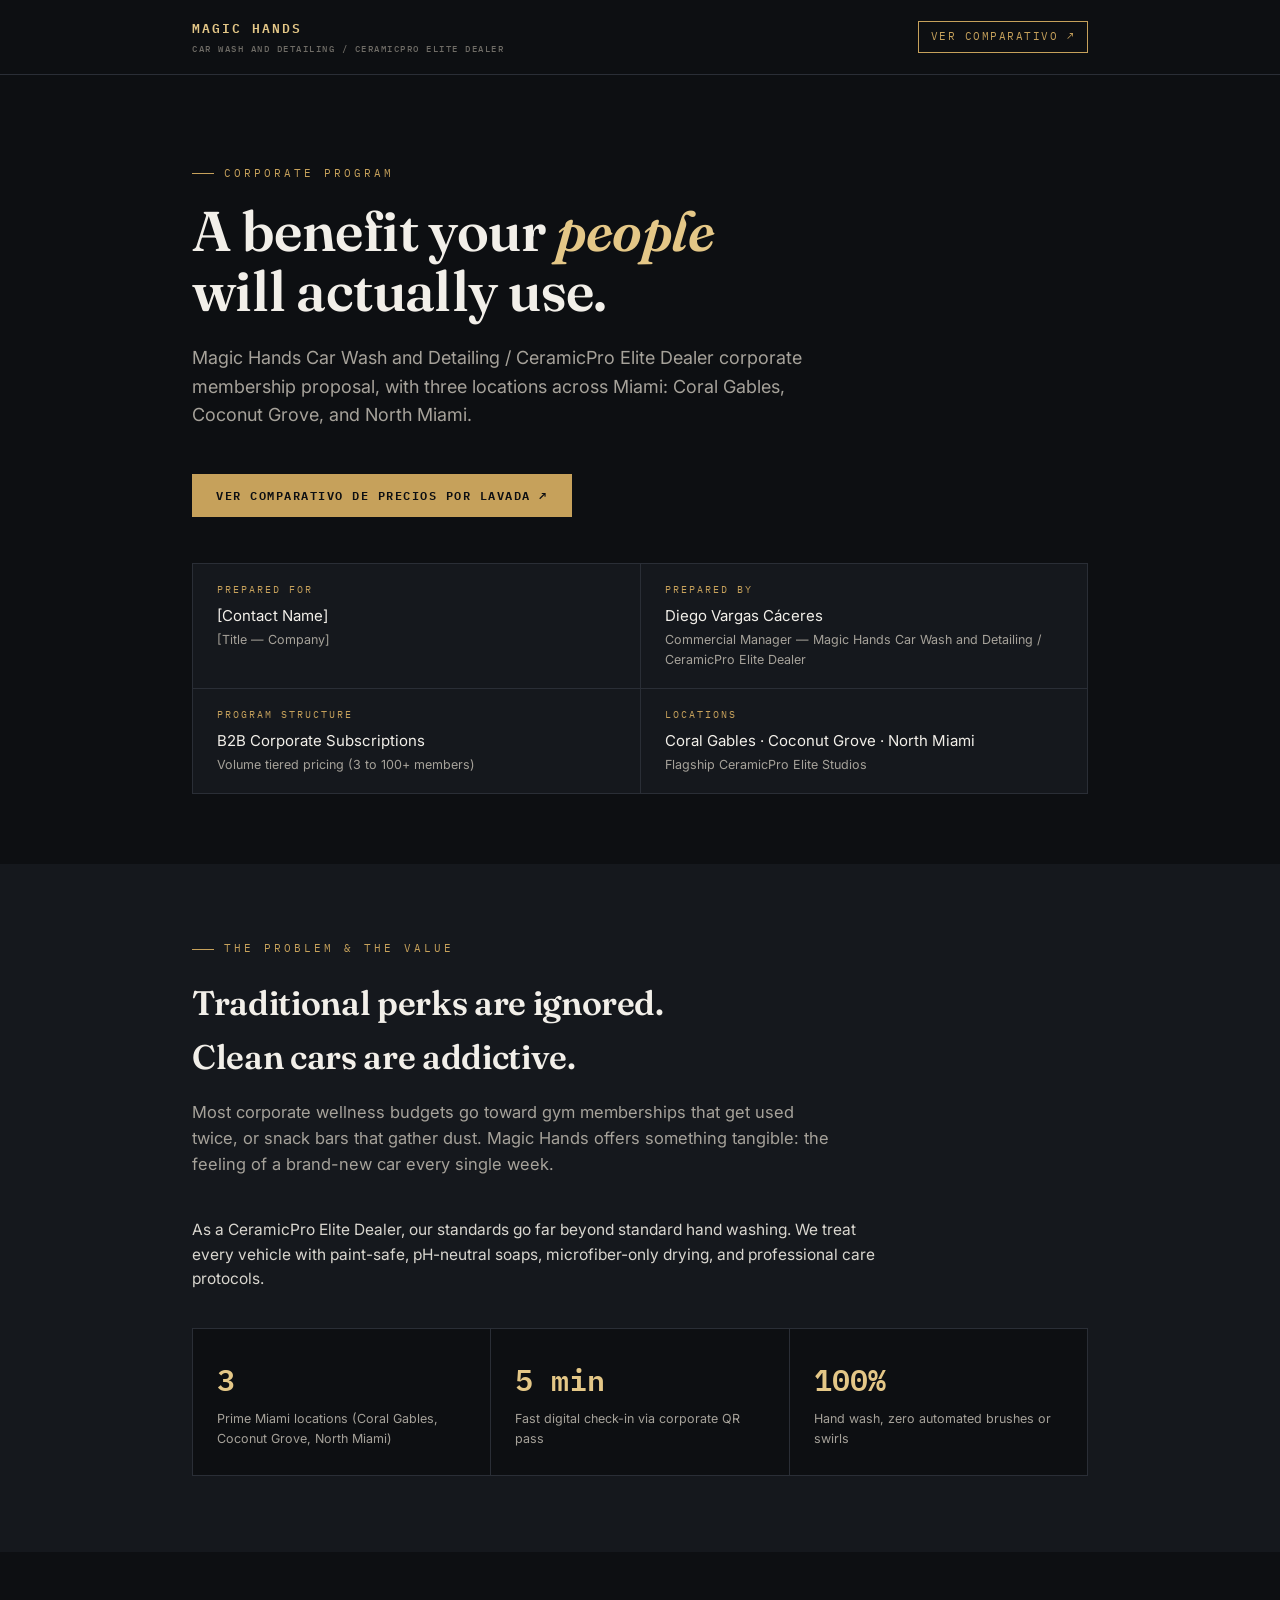
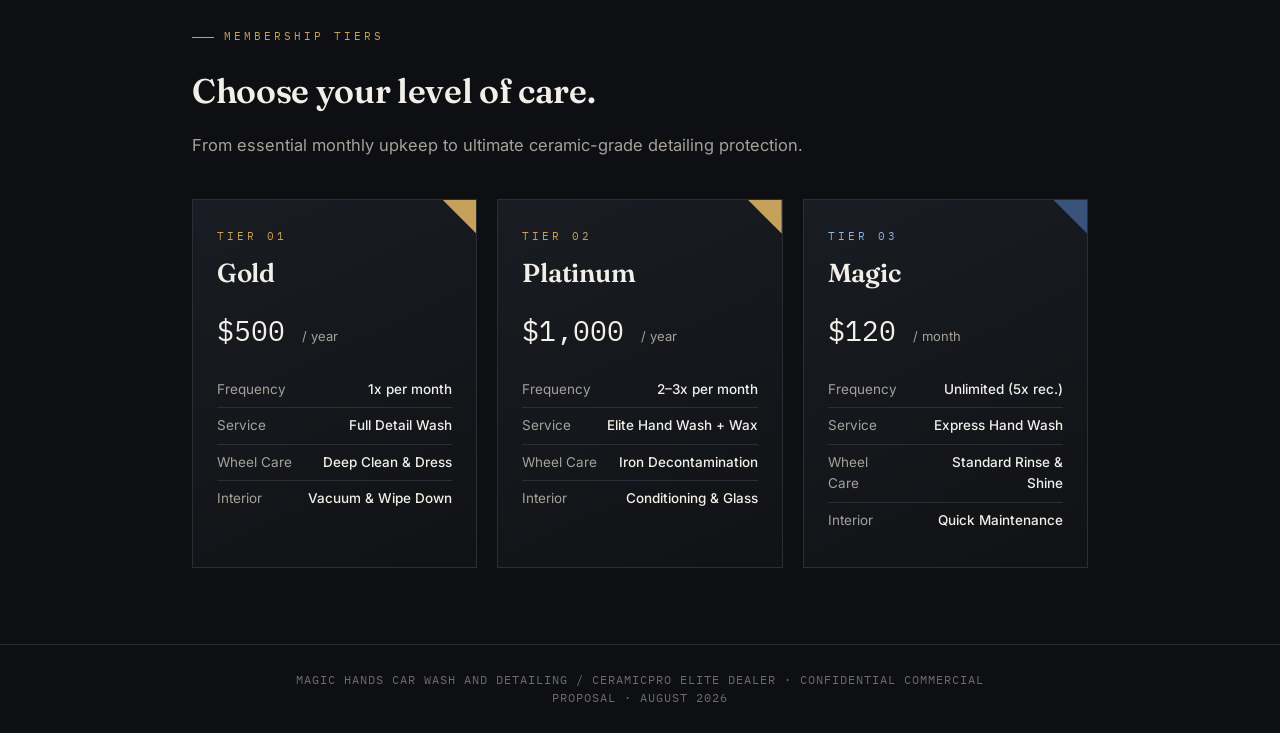
==== index.html @ 42022b57 "Update index.html" ====
<!DOCTYPE html>
<html lang="en">
<head>
<meta charset="UTF-8">
<meta name="viewport" content="width=device-width, initial-scale=1.0">
<title>Magic Hands — Corporate Proposal</title>
<link rel="preconnect" href="https://fonts.googleapis.com">
<link rel="preconnect" href="https://fonts.gstatic.com" crossorigin>
<link href="https://fonts.googleapis.com/css2?family=Fraunces:opsz,wght@9..144,400;9..144,500;9..144,600;9..144,700&family=Inter:wght@400;500;600;700&family=IBM+Plex+Mono:wght@400;500;600&display=swap" rel="stylesheet">
<style>
  :root{
    --bg:#0D0F12;
    --panel:#15181D;
    --panel-2:#1B1F26;
    --line:#2A2E36;
    --gold:#C6A15B;
    --gold-bright:#E4C787;
    --navy:#26374F;
    --navy-bright:#3A5378;
    --text:#F2EFE9;
    --text-dim:#A6A29A;
    --text-faint:#6F6C66;
    --serif:'Fraunces', Georgia, serif;
    --sans:'Inter', -apple-system, sans-serif;
    --mono:'IBM Plex Mono', monospace;
  }
  *{box-sizing:border-box; margin:0; padding:0;}
  html{scroll-behavior:smooth;}
  body{
    background:var(--bg);
    color:var(--text);
    font-family:var(--sans);
    line-height:1.6;
    -webkit-font-smoothing:antialiased;
  }
  .wrap{max-width:960px; margin:0 auto; padding:0 32px;}
  ::selection{background:var(--gold); color:#0D0F12;}

  a{color:var(--gold-bright); text-decoration:none;}

  .eyebrow{
    font-family:var(--mono);
    font-size:11px;
    letter-spacing:3px;
    text-transform:uppercase;
    color:var(--gold);
    display:flex;
    align-items:center;
    gap:10px;
    margin-bottom:18px;
  }
  .eyebrow::before{
    content:'';
    width:22px; height:1px;
    background:var(--gold);
    display:inline-block;
  }

  h1,h2,h3{font-family:var(--serif); font-weight:600; letter-spacing:-0.01em;}

  .topstrip{
    border-bottom:1px solid var(--line);
    padding:18px 0;
  }
  .topstrip .wrap{display:flex; justify-content:space-between; align-items:center;}
  .brand{font-family:var(--mono); font-size:13px; letter-spacing:2px; color:var(--text-dim);}
  .brand b{color:var(--gold-bright); font-weight:600;}
  .brand-tag{display:block; font-size:9px; letter-spacing:1.5px; color:var(--text-faint); font-weight:500; margin-top:2px;}
  
  .nav-link{
    font-family:var(--mono);
    font-size:11px;
    letter-spacing:1.5px;
    color:var(--gold);
    border:1px solid var(--gold);
    padding:6px 12px;
    transition:all 0.2s;
  }
  .nav-link:hover{
    background:var(--gold);
    color:var(--bg);
  }

  .hero{padding:90px 0 70px; position:relative; overflow:hidden;}
  .hero h1{
    font-size:56px;
    line-height:1.08;
    max-width:820px;
    color:var(--text);
  }
  .hero h1 em{font-style:italic; color:var(--gold-bright);}
  .hero .sub{
    margin-top:22px; font-size:18px; color:var(--text-dim); max-width:620px;
  }

  .btn-comparativo{
    display:inline-block;
    margin-top:28px;
    font-family:var(--mono);
    font-size:12px;
    letter-spacing:1.5px;
    text-transform:uppercase;
    background:var(--gold);
    color:#0D0F12;
    padding:12px 24px;
    font-weight:600;
    transition:opacity 0.2s;
  }
  .btn-comparativo:hover{opacity:0.9;}

  .termblock{
    margin-top:46px;
    border:1px solid var(--line);
    background:var(--panel);
  }
  .termrow{
    display:grid;
    grid-template-columns:1fr 1fr;
  }
  .termrow + .termrow{border-top:1px solid var(--line);}
  .termcell{padding:18px 24px; border-left:1px solid var(--line);}
  .termcell:first-child{border-left:none;}
  .termcell .k{font-family:var(--mono); font-size:10px; letter-spacing:2px; text-transform:uppercase; color:var(--gold); margin-bottom:6px;}
  .termcell .v{font-size:15px; color:var(--text);}
  .termcell .v .sm{display:block; font-size:12.5px; color:var(--text-dim); margin-top:2px;}

  section{padding:76px 0;}
  section.alt{background:var(--panel);}
  .section-head{margin-bottom:40px;}
  .section-head h2{font-size:34px; color:var(--text);}
  .section-head p.lede{margin-top:14px; font-size:16.5px; color:var(--text-dim); max-width:640px;}

  p{color:#D9D6CF; font-size:15.5px; max-width:700px; margin-bottom:16px;}
  
  .stat-row{display:grid; grid-template-columns:repeat(3,1fr); gap:1px; background:var(--line); margin-top:36px; border:1px solid var(--line);}
  .stat{background:var(--bg); padding:26px 24px;}
  .stat .num{font-family:var(--mono); font-size:30px; color:var(--gold-bright); font-weight:600;}
  .stat .lbl{font-size:12.5px; color:var(--text-dim); margin-top:6px;}

  .cards{display:grid; grid-template-columns:repeat(3,1fr); gap:20px; margin-top:36px;}
  .mcard{
    background:linear-gradient(155deg, #191C22, #101215);
    border:1px solid var(--line);
    padding:28px 24px;
    position:relative;
  }
  .mcard .corner{
    position:absolute; top:0; right:0; width:34px; height:34px;
    background:var(--gold);
    clip-path:polygon(100% 0, 0 0, 100% 100%);
  }
  .mcard.magic .corner{background:var(--navy-bright);}
  .mcard .tier{font-family:var(--mono); font-size:11px; letter-spacing:3px; color:var(--gold); text-transform:uppercase;}
  .mcard.magic .tier{color:#8FB3DE;}
  .mcard h3{font-size:26px; margin-top:8px; color:var(--text);}
  .mcard .price{font-family:var(--mono); font-size:28px; color:var(--text); margin-top:14px;}
  .mcard .price span{font-size:13px; color:var(--text-dim); font-family:var(--sans);}
  .mcard .feats{margin-top:18px; list-style:none;}
  .mcard .feats li{
    font-size:13.5px; color:var(--text-dim); padding:7px 0;
    border-top:1px solid var(--line);
    display:flex; justify-content:space-between; gap:12px;
  }
  .mcard .feats li:first-child{border-top:none;}
  .mcard .feats li b{color:var(--text); font-weight:500; text-align:right;}

  footer{border-top:1px solid var(--line); padding:26px 0; text-align:center;}
  footer p{font-size:11.5px; color:var(--text-faint); margin:0 auto; text-align:center; font-family:var(--mono); letter-spacing:1px;}

  @media (max-width:760px){
    .wrap{padding:0 20px;}
    .hero h1{font-size:36px;}
    .cards{grid-template-columns:1fr;}
  }
</style>
</head>
<body>

<div class="topstrip">
  <div class="wrap">
    <div class="brand"><b>MAGIC HANDS</b><span class="brand-tag">CAR WASH AND DETAILING / CERAMICPRO ELITE DEALER</span></div>
    <a href="comparativo.html" class="nav-link">VER COMPARATIVO ↗</a>
  </div>
</div>

<header class="hero">
  <div class="wrap">
    <div class="eyebrow">Corporate Program</div>
    <h1>A benefit your <em>people</em><br>will actually use.</h1>
    <p class="sub">Magic Hands Car Wash and Detailing / CeramicPro Elite Dealer corporate membership proposal, with three locations across Miami: Coral Gables, Coconut Grove, and North Miami.</p>
    
    <a href="comparativo.html" class="btn-comparativo">Ver comparativo de precios por lavada ↗</a>

    <div class="termblock">
      <div class="termrow">
        <div class="termcell">
          <div class="k">Prepared for</div>
          <div class="v">[Contact Name]<span class="sm">[Title — Company]</span></div>
        </div>
        <div class="termcell">
          <div class="k">Prepared by</div>
          <div class="v">Diego Vargas Cáceres<span class="sm">Commercial Manager — Magic Hands Car Wash and Detailing / CeramicPro Elite Dealer</span></div>
        </div>
      </div>
      <div class="termrow">
        <div class="termcell">
          <div class="k">Program Structure</div>
          <div class="v">B2B Corporate Subscriptions<span class="sm">Volume tiered pricing (3 to 100+ members)</span></div>
        </div>
        <div class="termcell">
          <div class="k">Locations</div>
          <div class="v">Coral Gables · Coconut Grove · North Miami<span class="sm">Flagship CeramicPro Elite Studios</span></div>
        </div>
      </div>
    </div>
  </div>
</header>

<section class="alt">
  <div class="wrap">
    <div class="section-head">
      <div class="eyebrow">The Problem & The Value</div>
      <h2>Traditional perks are ignored.<br>Clean cars are addictive.</h2>
      <p class="lede">Most corporate wellness budgets go toward gym memberships that get used twice, or snack bars that gather dust. Magic Hands offers something tangible: the feeling of a brand-new car every single week.</p>
    </div>
    
    <p>As a CeramicPro Elite Dealer, our standards go far beyond standard hand washing. We treat every vehicle with paint-safe, pH-neutral soaps, microfiber-only drying, and professional care protocols.</p>

    <div class="stat-row">
      <div class="stat">
        <div class="num">3</div>
        <div class="lbl">Prime Miami locations (Coral Gables, Coconut Grove, North Miami)</div>
      </div>
      <div class="stat">
        <div class="num">5 min</div>
        <div class="lbl">Fast digital check-in via corporate QR pass</div>
      </div>
      <div class="stat">
        <div class="num">100%</div>
        <div class="lbl">Hand wash, zero automated brushes or swirls</div>
      </div>
    </div>
  </div>
</section>

<section>
  <div class="wrap">
    <div class="section-head">
      <div class="eyebrow">Membership Tiers</div>
      <h2>Choose your level of care.</h2>
      <p class="lede">From essential monthly upkeep to ultimate ceramic-grade detailing protection.</p>
    </div>

    <div class="cards">
      <div class="mcard">
        <div class="corner"></div>
        <div class="tier">Tier 01</div>
        <h3>Gold</h3>
        <div class="price">$500 <span>/ year</span></div>
        <ul class="feats">
          <li>Frequency <b>1x per month</b></li>
          <li>Service <b>Full Detail Wash</b></li>
          <li>Wheel Care <b>Deep Clean & Dress</b></li>
          <li>Interior <b>Vacuum & Wipe Down</b></li>
        </ul>
      </div>

      <div class="mcard">
        <div class="corner"></div>
        <div class="tier">Tier 02</div>
        <h3>Platinum</h3>
        <div class="price">$1,000 <span>/ year</span></div>
        <ul class="feats">
          <li>Frequency <b>2–3x per month</b></li>
          <li>Service <b>Elite Hand Wash + Wax</b></li>
          <li>Wheel Care <b>Iron Decontamination</b></li>
          <li>Interior <b>Conditioning & Glass</b></li>
        </ul>
      </div>

      <div class="mcard magic">
        <div class="corner"></div>
        <div class="tier">Tier 03</div>
        <h3>Magic</h3>
        <div class="price">$120 <span>/ month</span></div>
        <ul class="feats">
          <li>Frequency <b>Unlimited (5x rec.)</b></li>
          <li>Service <b>Express Hand Wash</b></li>
          <li>Wheel Care <b>Standard Rinse & Shine</b></li>
          <li>Interior <b>Quick Maintenance</b></li>
        </ul>
      </div>
    </div>
  </div>
</section>

<footer>
  <div class="wrap">
    <p>MAGIC HANDS CAR WASH AND DETAILING / CERAMICPRO ELITE DEALER · CONFIDENTIAL COMMERCIAL PROPOSAL · AUGUST 2026</p>
  </div>
</footer>

</body>
</html>
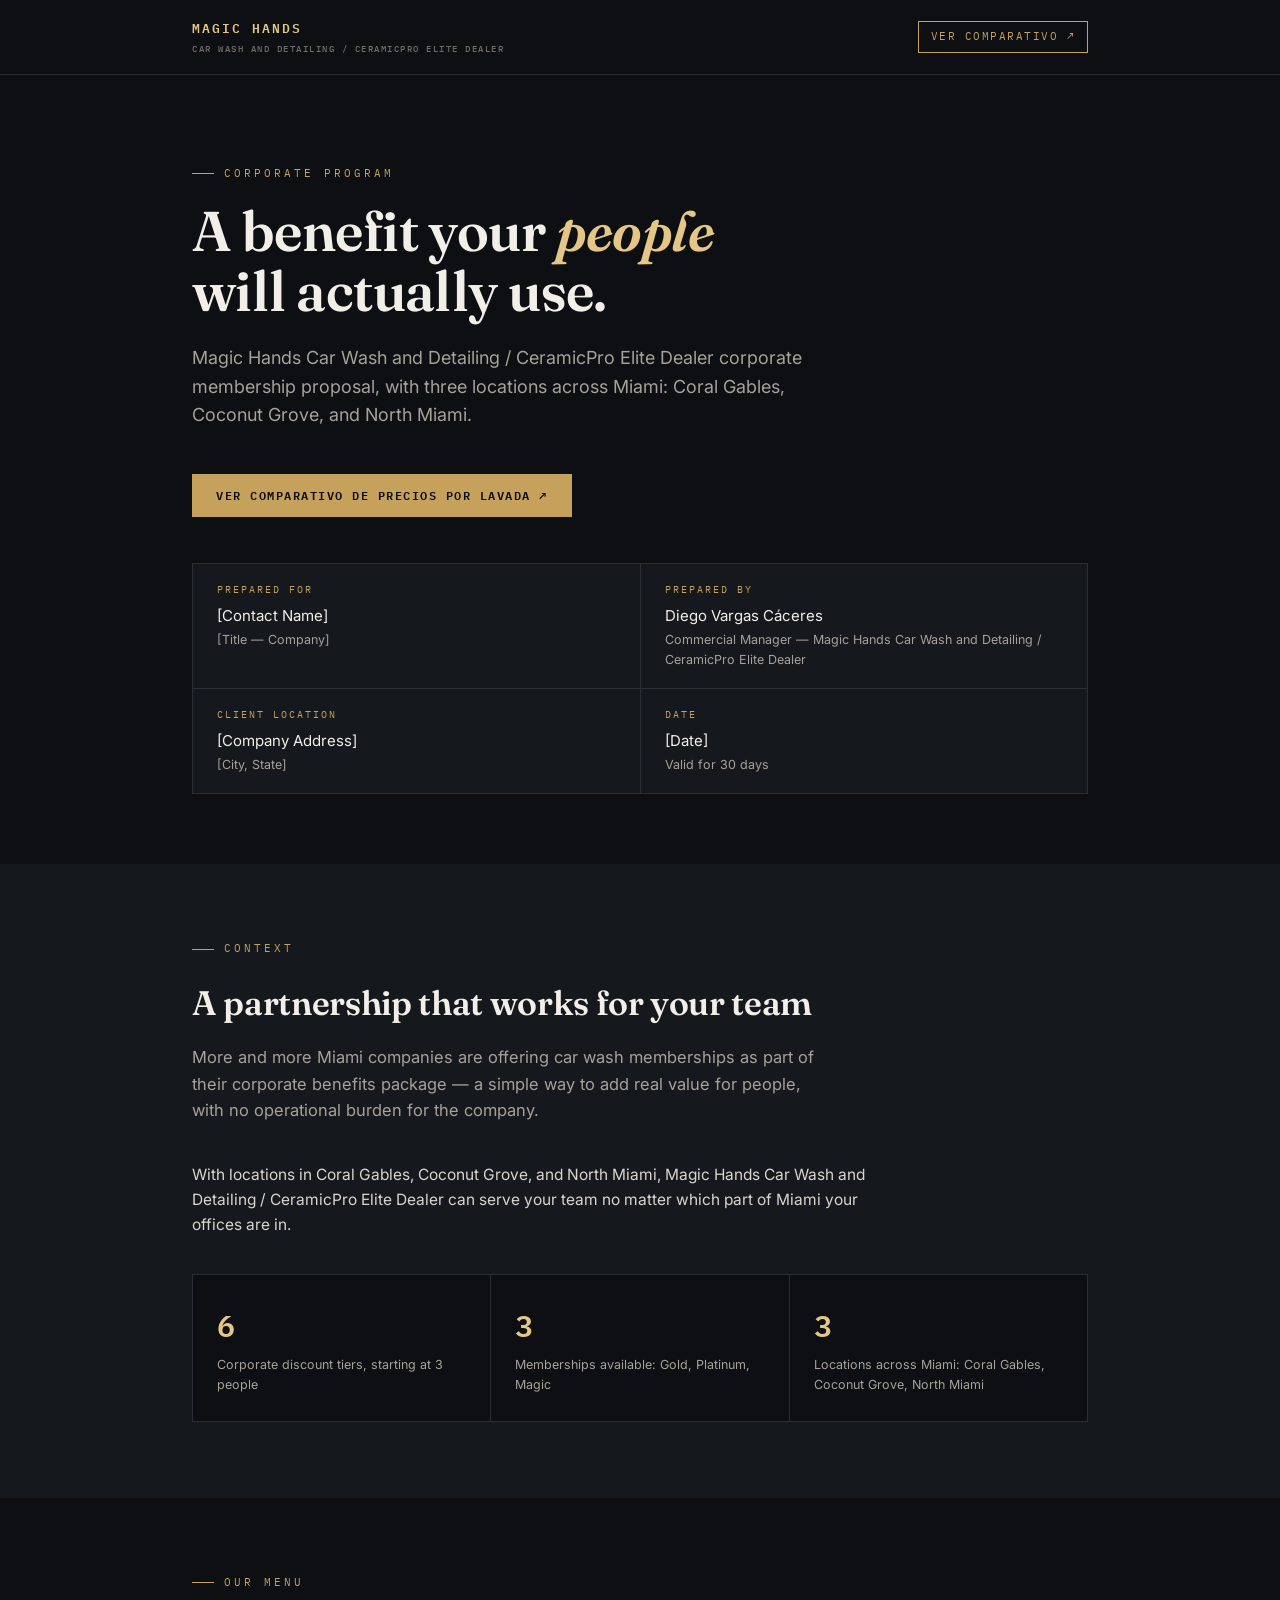
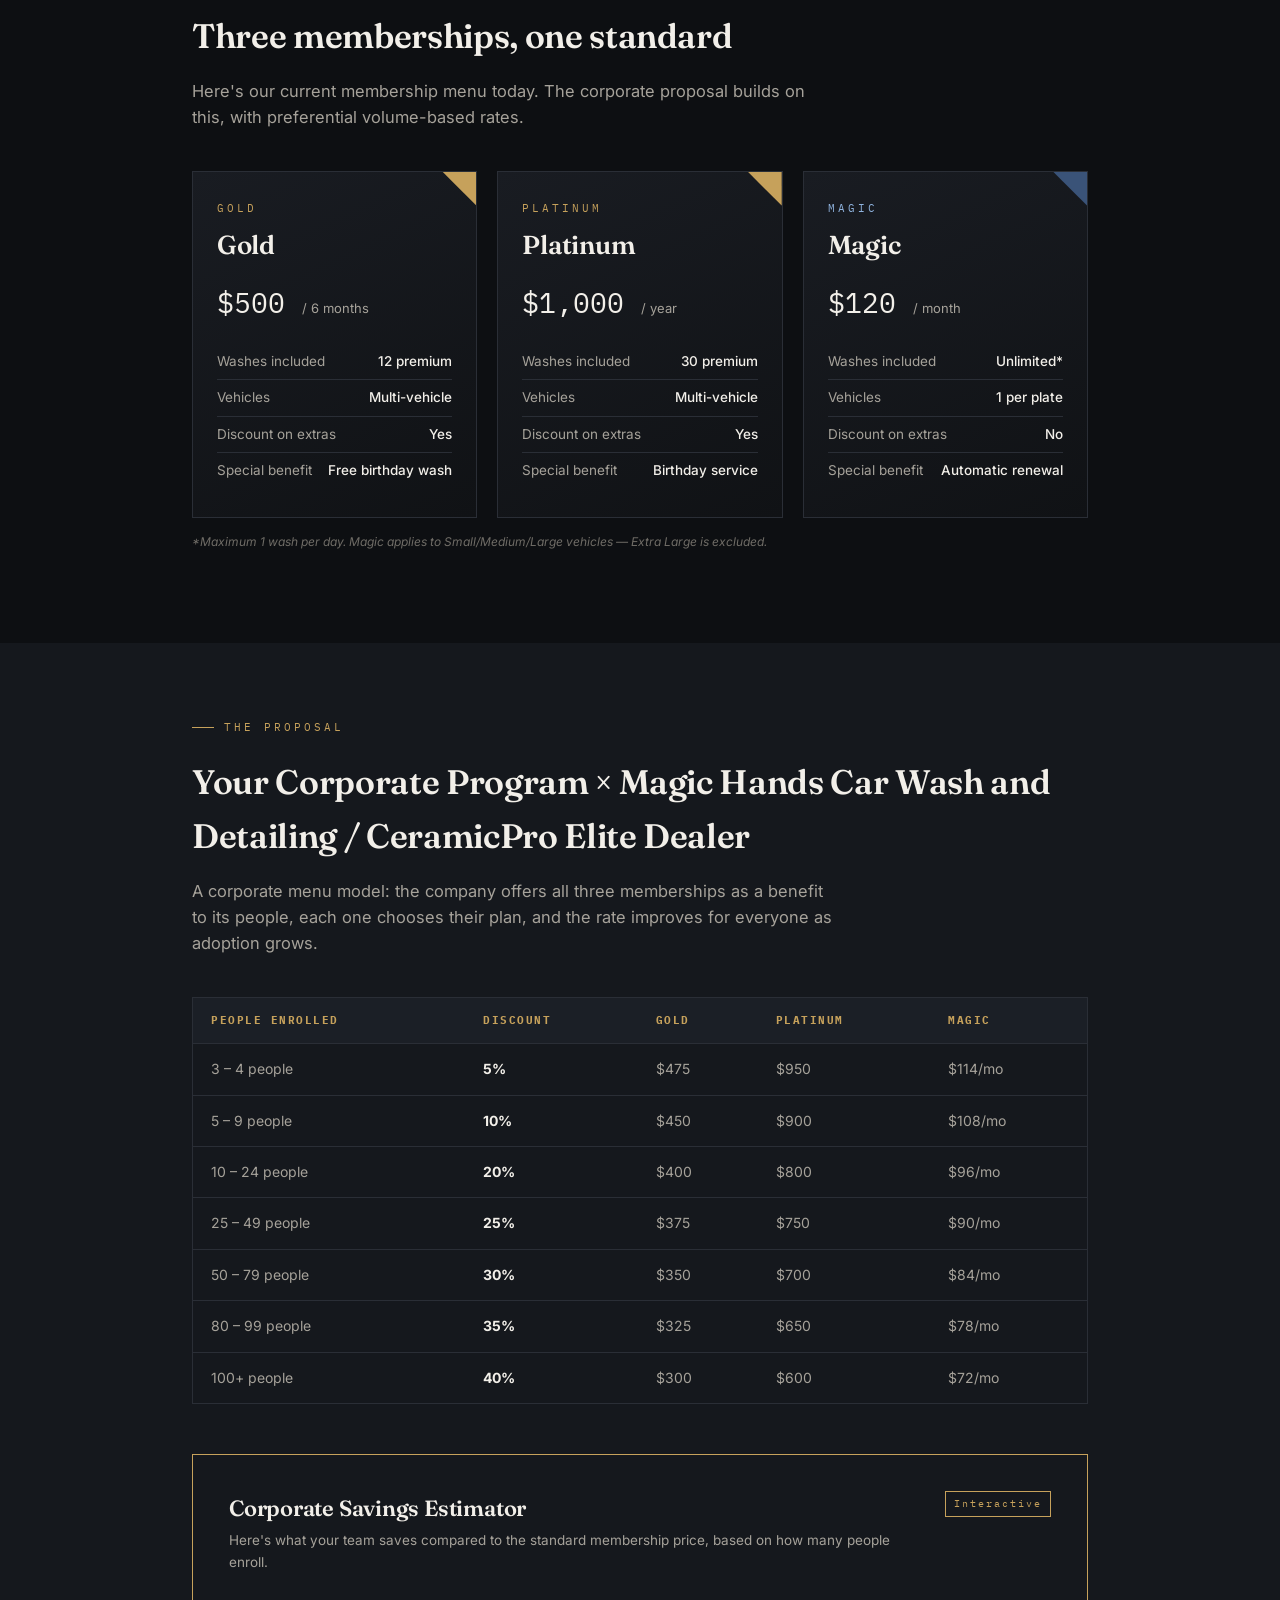
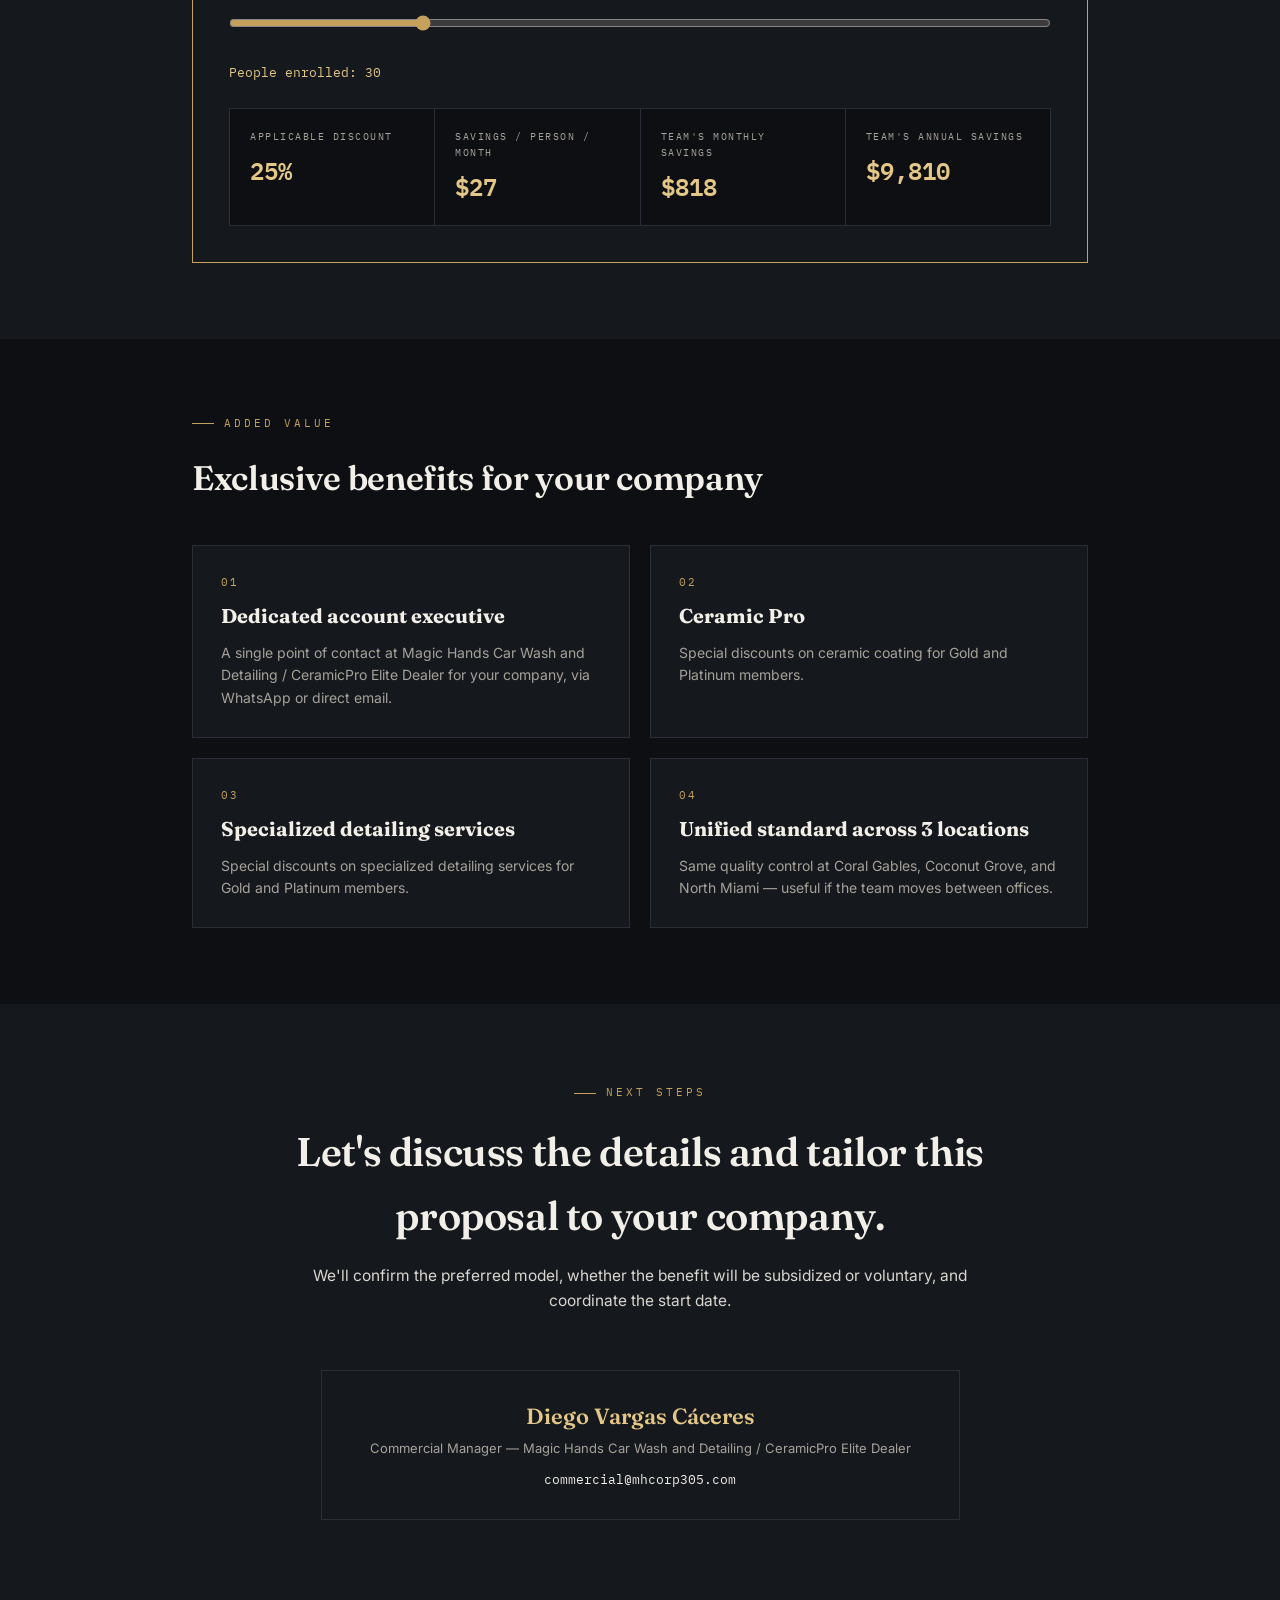
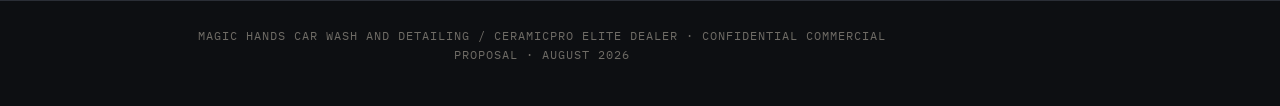
==== commit 7da63010: "Update index.html" ====
--- a/index.html
+++ b/index.html
@@ -35,88 +35,42 @@
   }
   .wrap{max-width:960px; margin:0 auto; padding:0 32px;}
   ::selection{background:var(--gold); color:#0D0F12;}
-
   a{color:var(--gold-bright); text-decoration:none;}
 
   .eyebrow{
-    font-family:var(--mono);
-    font-size:11px;
-    letter-spacing:3px;
-    text-transform:uppercase;
-    color:var(--gold);
-    display:flex;
-    align-items:center;
-    gap:10px;
-    margin-bottom:18px;
-  }
-  .eyebrow::before{
-    content:'';
-    width:22px; height:1px;
-    background:var(--gold);
-    display:inline-block;
-  }
+    font-family:var(--mono); font-size:11px; letter-spacing:3px; text-transform:uppercase;
+    color:var(--gold); display:flex; align-items:center; gap:10px; margin-bottom:18px;
+  }
+  .eyebrow::before{content:''; width:22px; height:1px; background:var(--gold); display:inline-block;}
 
   h1,h2,h3{font-family:var(--serif); font-weight:600; letter-spacing:-0.01em;}
 
-  .topstrip{
-    border-bottom:1px solid var(--line);
-    padding:18px 0;
-  }
+  .topstrip{border-bottom:1px solid var(--line); padding:18px 0;}
   .topstrip .wrap{display:flex; justify-content:space-between; align-items:center;}
   .brand{font-family:var(--mono); font-size:13px; letter-spacing:2px; color:var(--text-dim);}
   .brand b{color:var(--gold-bright); font-weight:600;}
   .brand-tag{display:block; font-size:9px; letter-spacing:1.5px; color:var(--text-faint); font-weight:500; margin-top:2px;}
   
   .nav-link{
-    font-family:var(--mono);
-    font-size:11px;
-    letter-spacing:1.5px;
-    color:var(--gold);
-    border:1px solid var(--gold);
-    padding:6px 12px;
-    transition:all 0.2s;
-  }
-  .nav-link:hover{
-    background:var(--gold);
-    color:var(--bg);
-  }
-
-  .hero{padding:90px 0 70px; position:relative; overflow:hidden;}
-  .hero h1{
-    font-size:56px;
-    line-height:1.08;
-    max-width:820px;
-    color:var(--text);
-  }
+    font-family:var(--mono); font-size:11px; letter-spacing:1.5px; color:var(--gold);
+    border:1px solid var(--gold); padding:6px 12px; transition:all 0.2s;
+  }
+  .nav-link:hover{background:var(--gold); color:var(--bg);}
+
+  .hero{padding:90px 0 70px; position:relative;}
+  .hero h1{font-size:56px; line-height:1.08; max-width:820px; color:var(--text);}
   .hero h1 em{font-style:italic; color:var(--gold-bright);}
-  .hero .sub{
-    margin-top:22px; font-size:18px; color:var(--text-dim); max-width:620px;
-  }
+  .hero .sub{margin-top:22px; font-size:18px; color:var(--text-dim); max-width:620px;}
 
   .btn-comparativo{
-    display:inline-block;
-    margin-top:28px;
-    font-family:var(--mono);
-    font-size:12px;
-    letter-spacing:1.5px;
-    text-transform:uppercase;
-    background:var(--gold);
-    color:#0D0F12;
-    padding:12px 24px;
-    font-weight:600;
-    transition:opacity 0.2s;
+    display:inline-block; margin-top:28px; font-family:var(--mono); font-size:12px;
+    letter-spacing:1.5px; text-transform:uppercase; background:var(--gold); color:#0D0F12;
+    padding:12px 24px; font-weight:600; transition:opacity 0.2s;
   }
   .btn-comparativo:hover{opacity:0.9;}
 
-  .termblock{
-    margin-top:46px;
-    border:1px solid var(--line);
-    background:var(--panel);
-  }
-  .termrow{
-    display:grid;
-    grid-template-columns:1fr 1fr;
-  }
+  .termblock{margin-top:46px; border:1px solid var(--line); background:var(--panel);}
+  .termrow{display:grid; grid-template-columns:1fr 1fr;}
   .termrow + .termrow{border-top:1px solid var(--line);}
   .termcell{padding:18px 24px; border-left:1px solid var(--line);}
   .termcell:first-child{border-left:none;}
@@ -129,9 +83,8 @@
   .section-head{margin-bottom:40px;}
   .section-head h2{font-size:34px; color:var(--text);}
   .section-head p.lede{margin-top:14px; font-size:16.5px; color:var(--text-dim); max-width:640px;}
-
   p{color:#D9D6CF; font-size:15.5px; max-width:700px; margin-bottom:16px;}
-  
+
   .stat-row{display:grid; grid-template-columns:repeat(3,1fr); gap:1px; background:var(--line); margin-top:36px; border:1px solid var(--line);}
   .stat{background:var(--bg); padding:26px 24px;}
   .stat .num{font-family:var(--mono); font-size:30px; color:var(--gold-bright); font-weight:600;}
@@ -140,15 +93,9 @@
   .cards{display:grid; grid-template-columns:repeat(3,1fr); gap:20px; margin-top:36px;}
   .mcard{
     background:linear-gradient(155deg, #191C22, #101215);
-    border:1px solid var(--line);
-    padding:28px 24px;
-    position:relative;
-  }
-  .mcard .corner{
-    position:absolute; top:0; right:0; width:34px; height:34px;
-    background:var(--gold);
-    clip-path:polygon(100% 0, 0 0, 100% 100%);
-  }
+    border:1px solid var(--line); padding:28px 24px; position:relative;
+  }
+  .mcard .corner{position:absolute; top:0; right:0; width:34px; height:34px; background:var(--gold); clip-path:polygon(100% 0, 0 0, 100% 100%);}
   .mcard.magic .corner{background:var(--navy-bright);}
   .mcard .tier{font-family:var(--mono); font-size:11px; letter-spacing:3px; color:var(--gold); text-transform:uppercase;}
   .mcard.magic .tier{color:#8FB3DE;}
@@ -157,20 +104,52 @@
   .mcard .price span{font-size:13px; color:var(--text-dim); font-family:var(--sans);}
   .mcard .feats{margin-top:18px; list-style:none;}
   .mcard .feats li{
-    font-size:13.5px; color:var(--text-dim); padding:7px 0;
-    border-top:1px solid var(--line);
+    font-size:13.5px; color:var(--text-dim); padding:7px 0; border-top:1px solid var(--line);
     display:flex; justify-content:space-between; gap:12px;
   }
   .mcard .feats li:first-child{border-top:none;}
   .mcard .feats li b{color:var(--text); font-weight:500; text-align:right;}
 
+  /* Tabla y Estimador */
+  .table-box{width:100%; border-collapse:collapse; margin-top:30px; background:var(--panel); border:1px solid var(--line);}
+  .table-box th, .table-box td{padding:14px 18px; text-align:left; border-bottom:1px solid var(--line); font-size:14px;}
+  .table-box th{font-family:var(--mono); font-size:11px; letter-spacing:1.5px; color:var(--gold); background:var(--panel-2);}
+  .table-box td{color:var(--text-dim);}
+  .table-box td b{color:var(--text);}
+
+  .estimator{margin-top:50px; background:var(--panel); border:1px solid var(--gold); padding:36px;}
+  .est-head{display:flex; justify-content:space-between; align-items:flex-start; margin-bottom:24px;}
+  .est-head h3{font-size:22px; color:var(--text);}
+  .est-head .tag{font-family:var(--mono); font-size:10px; letter-spacing:2px; color:var(--gold); border:1px solid var(--gold); padding:4px 8px;}
+  .range-wrap{margin:24px 0;}
+  .range-wrap input[type=range]{width:100%; accent-color:var(--gold); cursor:pointer;}
+  .est-results{display:grid; grid-template-columns:repeat(4,1fr); gap:1px; background:var(--line); margin-top:24px; border:1px solid var(--line);}
+  .eresult{background:var(--bg); padding:20px;}
+  .eresult .k{font-family:var(--mono); font-size:10px; letter-spacing:1.5px; color:var(--text-dim); text-transform:uppercase;}
+  .eresult .v{font-family:var(--mono); font-size:24px; color:var(--gold-bright); font-weight:600; margin-top:6px;}
+
+  /* Grid de beneficios y cierre */
+  .benefits-grid{display:grid; grid-template-columns:repeat(2,1fr); gap:20px; margin-top:36px;}
+  .bcard{background:var(--panel); border:1px solid var(--line); padding:28px;}
+  .bcard .num{font-family:var(--mono); font-size:11px; letter-spacing:2px; color:var(--gold); margin-bottom:8px;}
+  .bcard h4{font-family:var(--serif); font-size:20px; color:var(--text); margin-bottom:10px;}
+  .bcard p{font-size:14px; color:var(--text-dim); margin:0;}
+
+  .closing{text-align:center; padding:80px 0;}
+  .closing h2{font-size:40px; color:var(--text); max-width:700px; margin:0 auto 16px;}
+  .closing p{margin:0 auto 36px; text-align:center;}
+  .contact-box{display:inline-block; border:1px solid var(--line); background:var(--panel); padding:28px 48px; margin-top:20px;}
+  .contact-box .name{font-family:var(--serif); font-size:22px; color:var(--gold-bright); font-weight:600;}
+  .contact-box .role{font-size:13px; color:var(--text-dim); margin-top:4px;}
+  .contact-box .email{font-family:var(--mono); font-size:13px; color:var(--text); margin-top:12px;}
+
   footer{border-top:1px solid var(--line); padding:26px 0; text-align:center;}
-  footer p{font-size:11.5px; color:var(--text-faint); margin:0 auto; text-align:center; font-family:var(--mono); letter-spacing:1px;}
+  footer p{font-size:11.5px; color:var(--text-faint); font-family:var(--mono); letter-spacing:1px;}
 
   @media (max-width:760px){
     .wrap{padding:0 20px;}
     .hero h1{font-size:36px;}
-    .cards{grid-template-columns:1fr;}
+    .cards, .benefits-grid, .est-results{grid-template-columns:1fr;}
   }
 </style>
 </head>
@@ -204,12 +183,12 @@
       </div>
       <div class="termrow">
         <div class="termcell">
-          <div class="k">Program Structure</div>
-          <div class="v">B2B Corporate Subscriptions<span class="sm">Volume tiered pricing (3 to 100+ members)</span></div>
+          <div class="k">Client Location</div>
+          <div class="v">[Company Address]<span class="sm">[City, State]</span></div>
         </div>
         <div class="termcell">
-          <div class="k">Locations</div>
-          <div class="v">Coral Gables · Coconut Grove · North Miami<span class="sm">Flagship CeramicPro Elite Studios</span></div>
+          <div class="k">Date</div>
+          <div class="v">[Date]<span class="sm">Valid for 30 days</span></div>
         </div>
       </div>
     </div>
@@ -219,25 +198,24 @@
 <section class="alt">
   <div class="wrap">
     <div class="section-head">
-      <div class="eyebrow">The Problem & The Value</div>
-      <h2>Traditional perks are ignored.<br>Clean cars are addictive.</h2>
-      <p class="lede">Most corporate wellness budgets go toward gym memberships that get used twice, or snack bars that gather dust. Magic Hands offers something tangible: the feeling of a brand-new car every single week.</p>
-    </div>
-    
-    <p>As a CeramicPro Elite Dealer, our standards go far beyond standard hand washing. We treat every vehicle with paint-safe, pH-neutral soaps, microfiber-only drying, and professional care protocols.</p>
+      <div class="eyebrow">Context</div>
+      <h2>A partnership that works for your team</h2>
+      <p class="lede">More and more Miami companies are offering car wash memberships as part of their corporate benefits package — a simple way to add real value for people, with no operational burden for the company.</p>
+    </div>
+    <p>With locations in Coral Gables, Coconut Grove, and North Miami, Magic Hands Car Wash and Detailing / CeramicPro Elite Dealer can serve your team no matter which part of Miami your offices are in.</p>
 
     <div class="stat-row">
       <div class="stat">
+        <div class="num">6</div>
+        <div class="lbl">Corporate discount tiers, starting at 3 people</div>
+      </div>
+      <div class="stat">
         <div class="num">3</div>
-        <div class="lbl">Prime Miami locations (Coral Gables, Coconut Grove, North Miami)</div>
+        <div class="lbl">Memberships available: Gold, Platinum, Magic</div>
       </div>
       <div class="stat">
-        <div class="num">5 min</div>
-        <div class="lbl">Fast digital check-in via corporate QR pass</div>
-      </div>
-      <div class="stat">
-        <div class="num">100%</div>
-        <div class="lbl">Hand wash, zero automated brushes or swirls</div>
+        <div class="num">3</div>
+        <div class="lbl">Locations across Miami: Coral Gables, Coconut Grove, North Miami</div>
       </div>
     </div>
   </div>
@@ -246,59 +224,191 @@
 <section>
   <div class="wrap">
     <div class="section-head">
-      <div class="eyebrow">Membership Tiers</div>
-      <h2>Choose your level of care.</h2>
-      <p class="lede">From essential monthly upkeep to ultimate ceramic-grade detailing protection.</p>
+      <div class="eyebrow">Our Menu</div>
+      <h2>Three memberships, one standard</h2>
+      <p class="lede">Here's our current membership menu today. The corporate proposal builds on this, with preferential volume-based rates.</p>
     </div>
 
     <div class="cards">
       <div class="mcard">
         <div class="corner"></div>
-        <div class="tier">Tier 01</div>
+        <div class="tier">Gold</div>
         <h3>Gold</h3>
-        <div class="price">$500 <span>/ year</span></div>
+        <div class="price">$500 <span>/ 6 months</span></div>
         <ul class="feats">
-          <li>Frequency <b>1x per month</b></li>
-          <li>Service <b>Full Detail Wash</b></li>
-          <li>Wheel Care <b>Deep Clean & Dress</b></li>
-          <li>Interior <b>Vacuum & Wipe Down</b></li>
+          <li>Washes included <b>12 premium</b></li>
+          <li>Vehicles <b>Multi-vehicle</b></li>
+          <li>Discount on extras <b>Yes</b></li>
+          <li>Special benefit <b>Free birthday wash</b></li>
         </ul>
       </div>
 
       <div class="mcard">
         <div class="corner"></div>
-        <div class="tier">Tier 02</div>
+        <div class="tier">Platinum</div>
         <h3>Platinum</h3>
         <div class="price">$1,000 <span>/ year</span></div>
         <ul class="feats">
-          <li>Frequency <b>2–3x per month</b></li>
-          <li>Service <b>Elite Hand Wash + Wax</b></li>
-          <li>Wheel Care <b>Iron Decontamination</b></li>
-          <li>Interior <b>Conditioning & Glass</b></li>
+          <li>Washes included <b>30 premium</b></li>
+          <li>Vehicles <b>Multi-vehicle</b></li>
+          <li>Discount on extras <b>Yes</b></li>
+          <li>Special benefit <b>Birthday service</b></li>
         </ul>
       </div>
 
       <div class="mcard magic">
         <div class="corner"></div>
-        <div class="tier">Tier 03</div>
+        <div class="tier">Magic</div>
         <h3>Magic</h3>
         <div class="price">$120 <span>/ month</span></div>
         <ul class="feats">
-          <li>Frequency <b>Unlimited (5x rec.)</b></li>
-          <li>Service <b>Express Hand Wash</b></li>
-          <li>Wheel Care <b>Standard Rinse & Shine</b></li>
-          <li>Interior <b>Quick Maintenance</b></li>
+          <li>Washes included <b>Unlimited*</b></li>
+          <li>Vehicles <b>1 per plate</b></li>
+          <li>Discount on extras <b>No</b></li>
+          <li>Special benefit <b>Automatic renewal</b></li>
         </ul>
       </div>
     </div>
+    <p style="font-size:12px; color:var(--text-faint); margin-top:14px; font-style:italic;">*Maximum 1 wash per day. Magic applies to Small/Medium/Large vehicles — Extra Large is excluded.</p>
   </div>
 </section>
 
+<section class="alt">
+  <div class="wrap">
+    <div class="section-head">
+      <div class="eyebrow">The Proposal</div>
+      <h2>Your Corporate Program × Magic Hands Car Wash and Detailing / CeramicPro Elite Dealer</h2>
+      <p class="lede">A corporate menu model: the company offers all three memberships as a benefit to its people, each one chooses their plan, and the rate improves for everyone as adoption grows.</p>
+    </div>
+
+    <table class="table-box">
+      <thead>
+        <tr>
+          <th>PEOPLE ENROLLED</th>
+          <th>DISCOUNT</th>
+          <th>GOLD</th>
+          <th>PLATINUM</th>
+          <th>MAGIC</th>
+        </tr>
+      </thead>
+      <tbody>
+        <tr><td>3 – 4 people</td><td><b>5%</b></td><td>$475</td><td>$950</td><td>$114/mo</td></tr>
+        <tr><td>5 – 9 people</td><td><b>10%</b></td><td>$450</td><td>$900</td><td>$108/mo</td></tr>
+        <tr><td>10 – 24 people</td><td><b>20%</b></td><td>$400</td><td>$800</td><td>$96/mo</td></tr>
+        <tr><td>25 – 49 people</td><td><b>25%</b></td><td>$375</td><td>$750</td><td>$90/mo</td></tr>
+        <tr><td>50 – 79 people</td><td><b>30%</b></td><td>$350</td><td>$700</td><td>$84/mo</td></tr>
+        <tr><td>80 – 99 people</td><td><b>35%</b></td><td>$325</td><td>$650</td><td>$78/mo</td></tr>
+        <tr><td>100+ people</td><td><b>40%</b></td><td>$300</td><td>$600</td><td>$72/mo</td></tr>
+      </tbody>
+    </table>
+
+    <div class="estimator">
+      <div class="est-head">
+        <div>
+          <h3>Corporate Savings Estimator</h3>
+          <p style="font-size:13.5px; color:var(--text-dim); margin-top:4px;">Here's what your team saves compared to the standard membership price, based on how many people enroll.</p>
+        </div>
+        <div class="tag">Interactive</div>
+      </div>
+      <div class="range-wrap">
+        <input type="range" id="peopleRange" min="3" max="120" value="30">
+      </div>
+      <div style="font-family:var(--mono); font-size:13px; color:var(--gold-bright);">People enrolled: <span id="peopleVal">30</span></div>
+      
+      <div class="est-results">
+        <div class="eresult"><div class="k">Applicable Discount</div><div class="v" id="resDiscount">25%</div></div>
+        <div class="eresult"><div class="k">Savings / Person / Month</div><div class="v" id="resPerPerson">$27</div></div>
+        <div class="eresult"><div class="k">Team's Monthly Savings</div><div class="v" id="resMonthly">$818</div></div>
+        <div class="eresult"><div class="k">Team's Annual Savings</div><div class="v" id="resAnnual">$9,810</div></div>
+      </div>
+    </div>
+  </div>
+</section>
+
+<section>
+  <div class="wrap">
+    <div class="section-head">
+      <div class="eyebrow">Added Value</div>
+      <h2>Exclusive benefits for your company</h2>
+    </div>
+    
+    <div class="benefits-grid">
+      <div class="bcard">
+        <div class="num">01</div>
+        <h4>Dedicated account executive</h4>
+        <p>A single point of contact at Magic Hands Car Wash and Detailing / CeramicPro Elite Dealer for your company, via WhatsApp or direct email.</p>
+      </div>
+      <div class="bcard">
+        <div class="num">02</div>
+        <h4>Ceramic Pro</h4>
+        <p>Special discounts on ceramic coating for Gold and Platinum members.</p>
+      </div>
+      <div class="bcard">
+        <div class="num">03</div>
+        <h4>Specialized detailing services</h4>
+        <p>Special discounts on specialized detailing services for Gold and Platinum members.</p>
+      </div>
+      <div class="bcard">
+        <div class="num">04</div>
+        <h4>Unified standard across 3 locations</h4>
+        <p>Same quality control at Coral Gables, Coconut Grove, and North Miami — useful if the team moves between offices.</p>
+      </div>
+    </div>
+  </div>
+</section>
+
+<section class="alt closing">
+  <div class="wrap">
+    <div class="eyebrow" style="justify-content:center;">Next Steps</div>
+    <h2>Let's discuss the details and tailor this proposal to your company.</h2>
+    <p>We'll confirm the preferred model, whether the benefit will be subsidized or voluntary, and coordinate the start date.</p>
+    
+    <div class="contact-box">
+      <div class="name">Diego Vargas Cáceres</div>
+      <div class="role">Commercial Manager — Magic Hands Car Wash and Detailing / CeramicPro Elite Dealer</div>
+      <div class="email">commercial@mhcorp305.com</div>
+    </div>
+  </div>
+</section>
+
 <footer>
   <div class="wrap">
     <p>MAGIC HANDS CAR WASH AND DETAILING / CERAMICPRO ELITE DEALER · CONFIDENTIAL COMMERCIAL PROPOSAL · AUGUST 2026</p>
   </div>
 </footer>
+
+<script>
+  const range = document.getElementById('peopleRange');
+  const peopleVal = document.getElementById('peopleVal');
+  const resDiscount = document.getElementById('resDiscount');
+  const resPerPerson = document.getElementById('resPerPerson');
+  const resMonthly = document.getElementById('resMonthly');
+  const resAnnual = document.getElementById('resAnnual');
+
+  function getDiscount(n){
+    if(n >= 100) return 0.40;
+    if(n >= 80) return 0.35;
+    if(n >= 50) return 0.30;
+    if(n >= 25) return 0.25;
+    if(n >= 10) return 0.20;
+    if(n >= 5) return 0.10;
+    return 0.05;
+  }
+
+  range.addEventListener('input', (e) => {
+    const p = parseInt(e.target.value);
+    peopleVal.textContent = p;
+    const d = getDiscount(p);
+    resDiscount.textContent = (d * 100) + '%';
+    
+    // Estimación promedio ponderada base
+    const monthlySavingPerPerson = 120 * d;
+    resPerPerson.textContent = '$' + Math.round(monthlySavingPerPerson);
+    const mTotal = Math.round(monthlySavingPerPerson * p);
+    resMonthly.textContent = '$' + mTotal.toLocaleString();
+    resAnnual.textContent = '$' + (mTotal * 12).toLocaleString();
+  });
+</script>
 
 </body>
 </html>
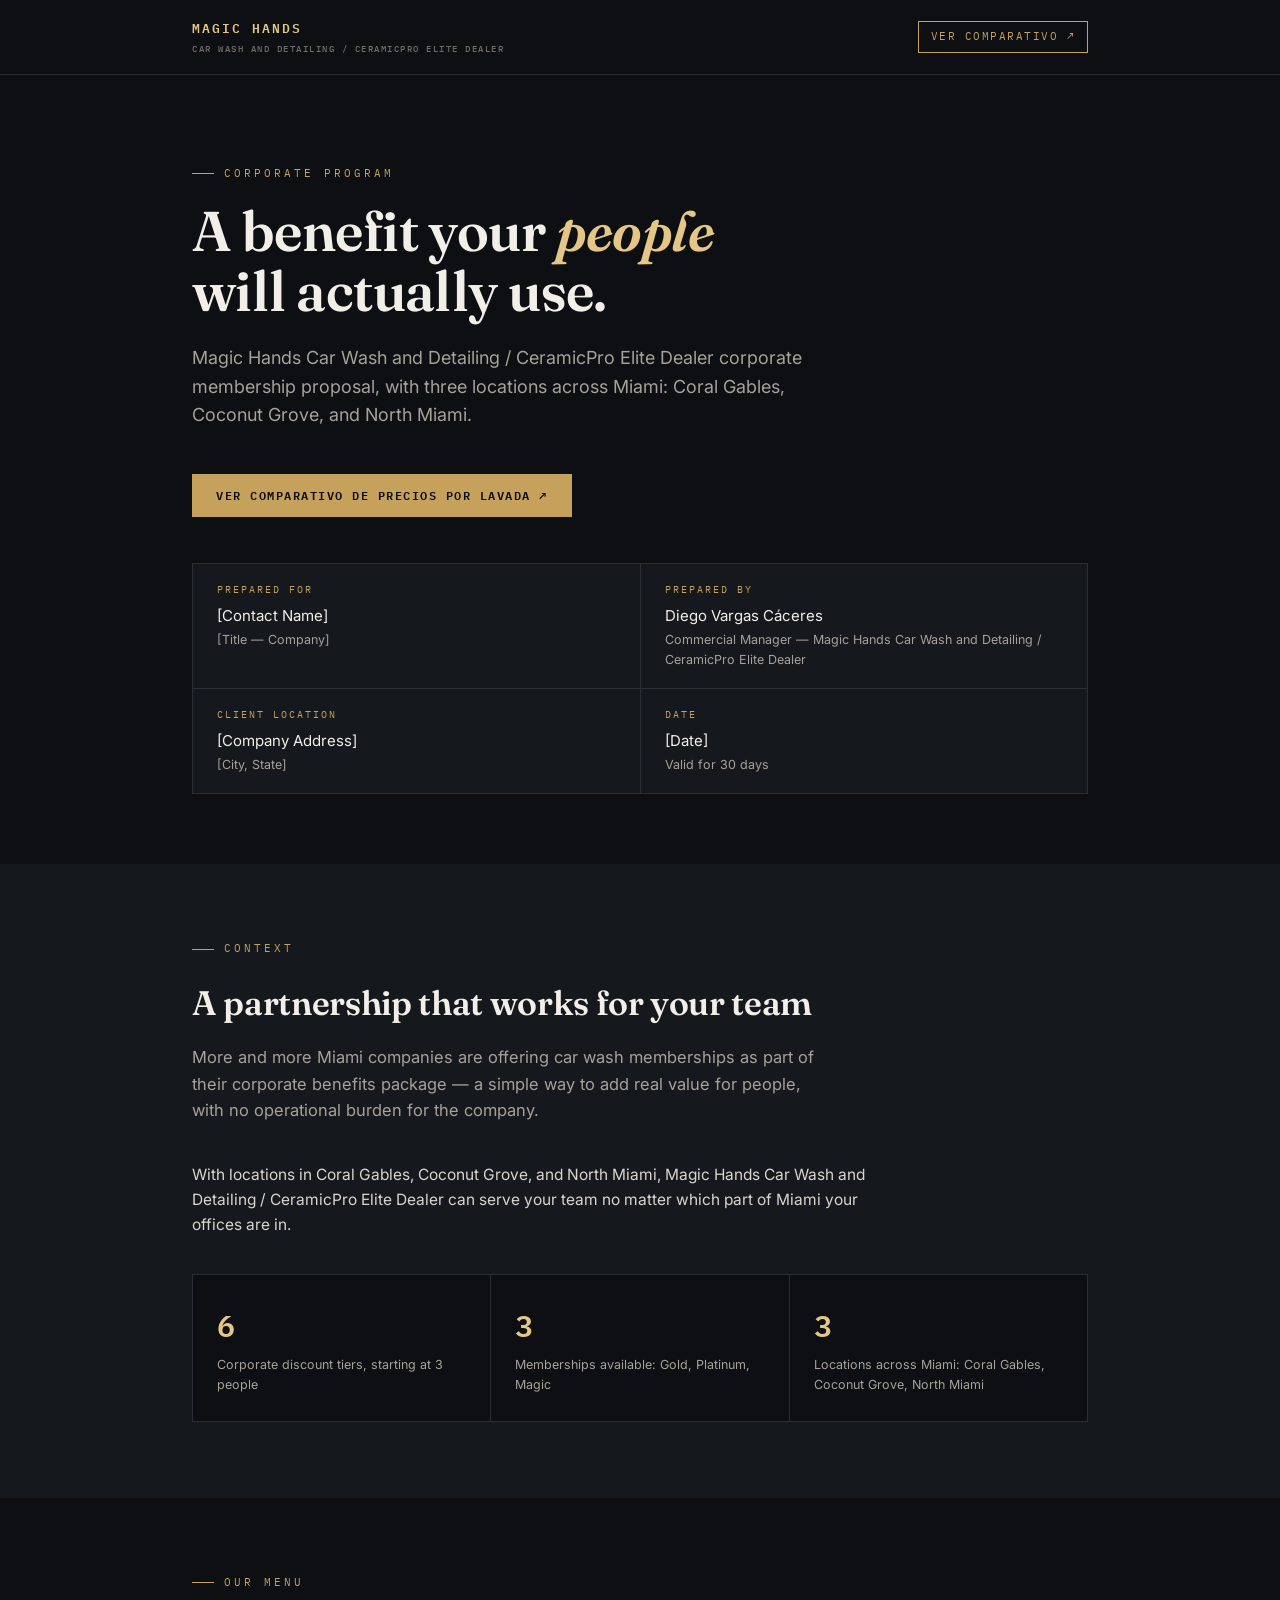
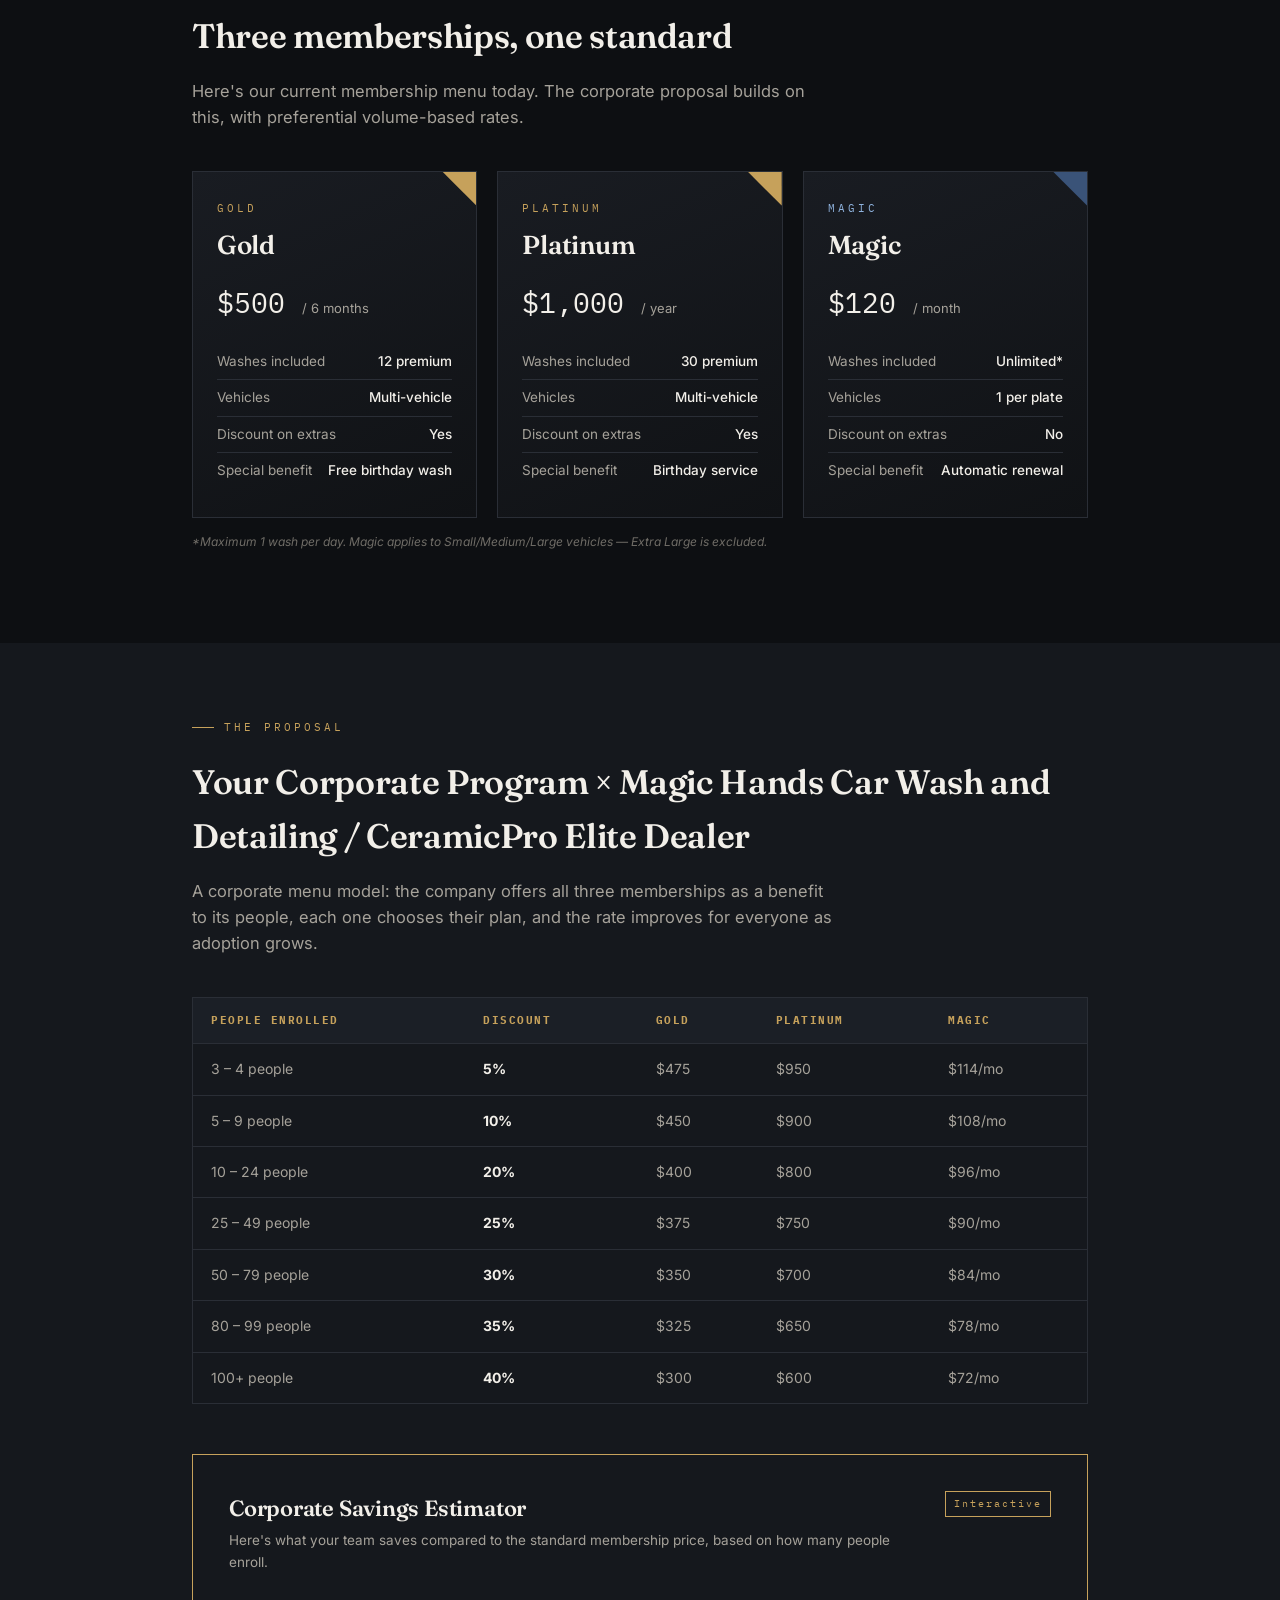
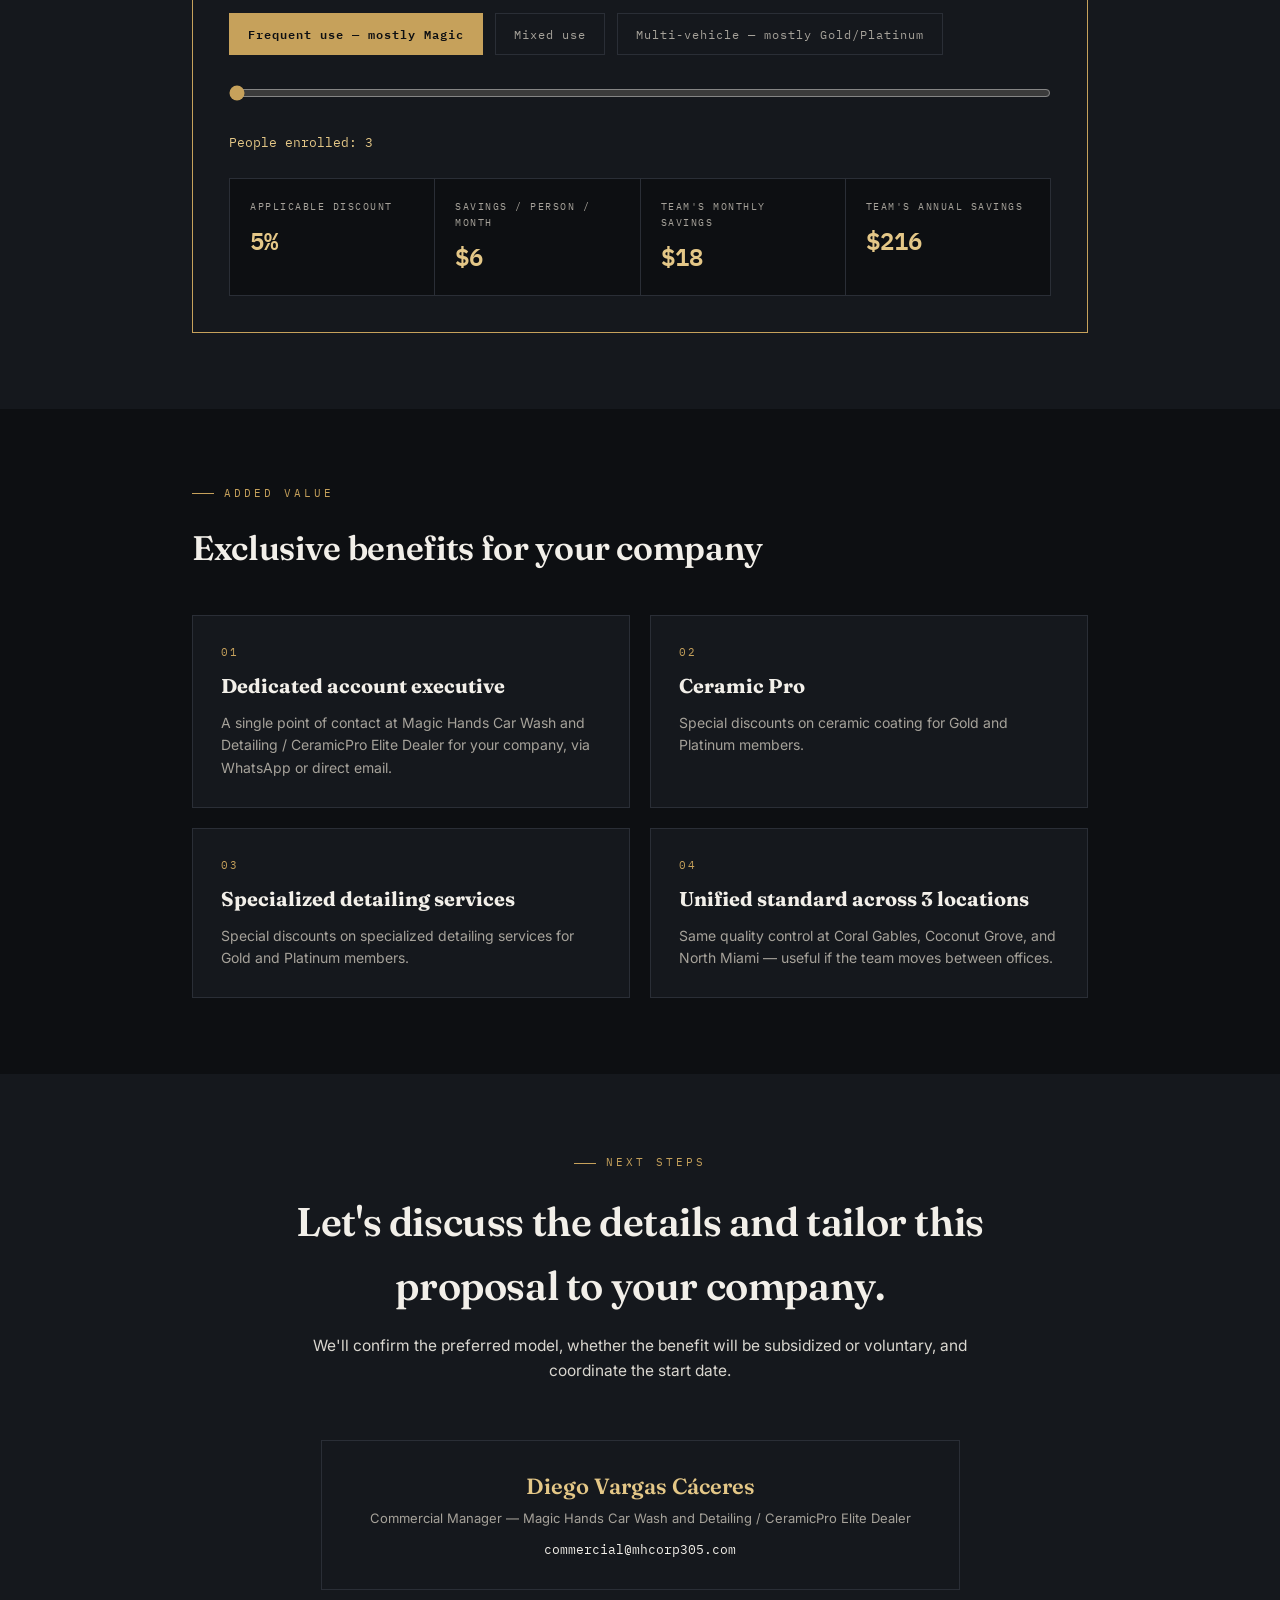
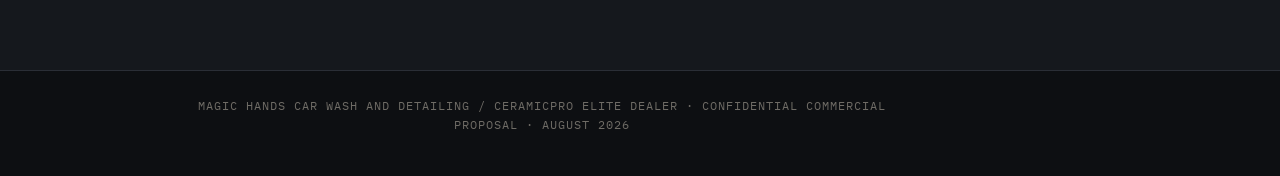
==== commit 33f71bb3: "Update index.html" ====
--- a/index.html
+++ b/index.html
@@ -121,6 +121,17 @@
   .est-head{display:flex; justify-content:space-between; align-items:flex-start; margin-bottom:24px;}
   .est-head h3{font-size:22px; color:var(--text);}
   .est-head .tag{font-family:var(--mono); font-size:10px; letter-spacing:2px; color:var(--gold); border:1px solid var(--gold); padding:4px 8px;}
+  
+  /* Botones de perfil de uso */
+  .profile-buttons{display:flex; flex-wrap:wrap; gap:12px; margin-bottom:28px;}
+  .p-btn{
+    font-family:var(--mono); font-size:12px; letter-spacing:1px; background:transparent;
+    color:var(--text-dim); border:1px solid var(--line); padding:10px 18px; cursor:pointer;
+    transition:all 0.2s;
+  }
+  .p-btn.active{background:var(--gold); color:#0D0F12; border-color:var(--gold); font-weight:600;}
+  .p-btn:hover:not(.active){border-color:var(--text-dim); color:var(--text);}
+
   .range-wrap{margin:24px 0;}
   .range-wrap input[type=range]{width:100%; accent-color:var(--gold); cursor:pointer;}
   .est-results{display:grid; grid-template-columns:repeat(4,1fr); gap:1px; background:var(--line); margin-top:24px; border:1px solid var(--line);}
@@ -310,16 +321,24 @@
         </div>
         <div class="tag">Interactive</div>
       </div>
+
+      <!-- Botones de perfil de uso -->
+      <div class="profile-buttons">
+        <button class="p-btn active" data-profile="magic">Frequent use — mostly Magic</button>
+        <button class="p-btn" data-profile="mixed">Mixed use</button>
+        <button class="p-btn" data-profile="gold">Multi-vehicle — mostly Gold/Platinum</button>
+      </div>
+
       <div class="range-wrap">
-        <input type="range" id="peopleRange" min="3" max="120" value="30">
-      </div>
-      <div style="font-family:var(--mono); font-size:13px; color:var(--gold-bright);">People enrolled: <span id="peopleVal">30</span></div>
+        <input type="range" id="peopleRange" min="3" max="120" value="3">
+      </div>
+      <div style="font-family:var(--mono); font-size:13px; color:var(--gold-bright);">People enrolled: <span id="peopleVal">3</span></div>
       
       <div class="est-results">
-        <div class="eresult"><div class="k">Applicable Discount</div><div class="v" id="resDiscount">25%</div></div>
-        <div class="eresult"><div class="k">Savings / Person / Month</div><div class="v" id="resPerPerson">$27</div></div>
-        <div class="eresult"><div class="k">Team's Monthly Savings</div><div class="v" id="resMonthly">$818</div></div>
-        <div class="eresult"><div class="k">Team's Annual Savings</div><div class="v" id="resAnnual">$9,810</div></div>
+        <div class="eresult"><div class="k">Applicable Discount</div><div class="v" id="resDiscount">5%</div></div>
+        <div class="eresult"><div class="k">Savings / Person / Month</div><div class="v" id="resPerPerson">$6</div></div>
+        <div class="eresult"><div class="k">Team's Monthly Savings</div><div class="v" id="resMonthly">$18</div></div>
+        <div class="eresult"><div class="k">Team's Annual Savings</div><div class="v" id="resAnnual">$216</div></div>
       </div>
     </div>
   </div>
@@ -384,6 +403,18 @@
   const resPerPerson = document.getElementById('resPerPerson');
   const resMonthly = document.getElementById('resMonthly');
   const resAnnual = document.getElementById('resAnnual');
+  const profileButtons = document.querySelectorAll('.p-btn');
+
+  let currentProfile = 'magic';
+
+  profileButtons.forEach(btn => {
+    btn.addEventListener('click', () => {
+      profileButtons.forEach(b => b.classList.remove('active'));
+      btn.classList.add('active');
+      currentProfile = btn.getAttribute('data-profile');
+      updateEstimator();
+    });
+  });
 
   function getDiscount(n){
     if(n >= 100) return 0.40;
@@ -395,19 +426,27 @@
     return 0.05;
   }
 
-  range.addEventListener('input', (e) => {
-    const p = parseInt(e.target.value);
+  function getBaseValue(){
+    if(currentProfile === 'magic') return 120; // Base Magic monthly
+    if(currentProfile === 'mixed') return 83;  // Promedio ponderado mixto
+    return 65; // Gold/Platinum mensualizado
+  }
+
+  function updateEstimator(){
+    const p = parseInt(range.value);
     peopleVal.textContent = p;
     const d = getDiscount(p);
     resDiscount.textContent = (d * 100) + '%';
     
-    // Estimación promedio ponderada base
-    const monthlySavingPerPerson = 120 * d;
+    const baseVal = getBaseValue();
+    const monthlySavingPerPerson = baseVal * d;
     resPerPerson.textContent = '$' + Math.round(monthlySavingPerPerson);
     const mTotal = Math.round(monthlySavingPerPerson * p);
     resMonthly.textContent = '$' + mTotal.toLocaleString();
     resAnnual.textContent = '$' + (mTotal * 12).toLocaleString();
-  });
+  }
+
+  range.addEventListener('input', updateEstimator);
 </script>
 
 </body>
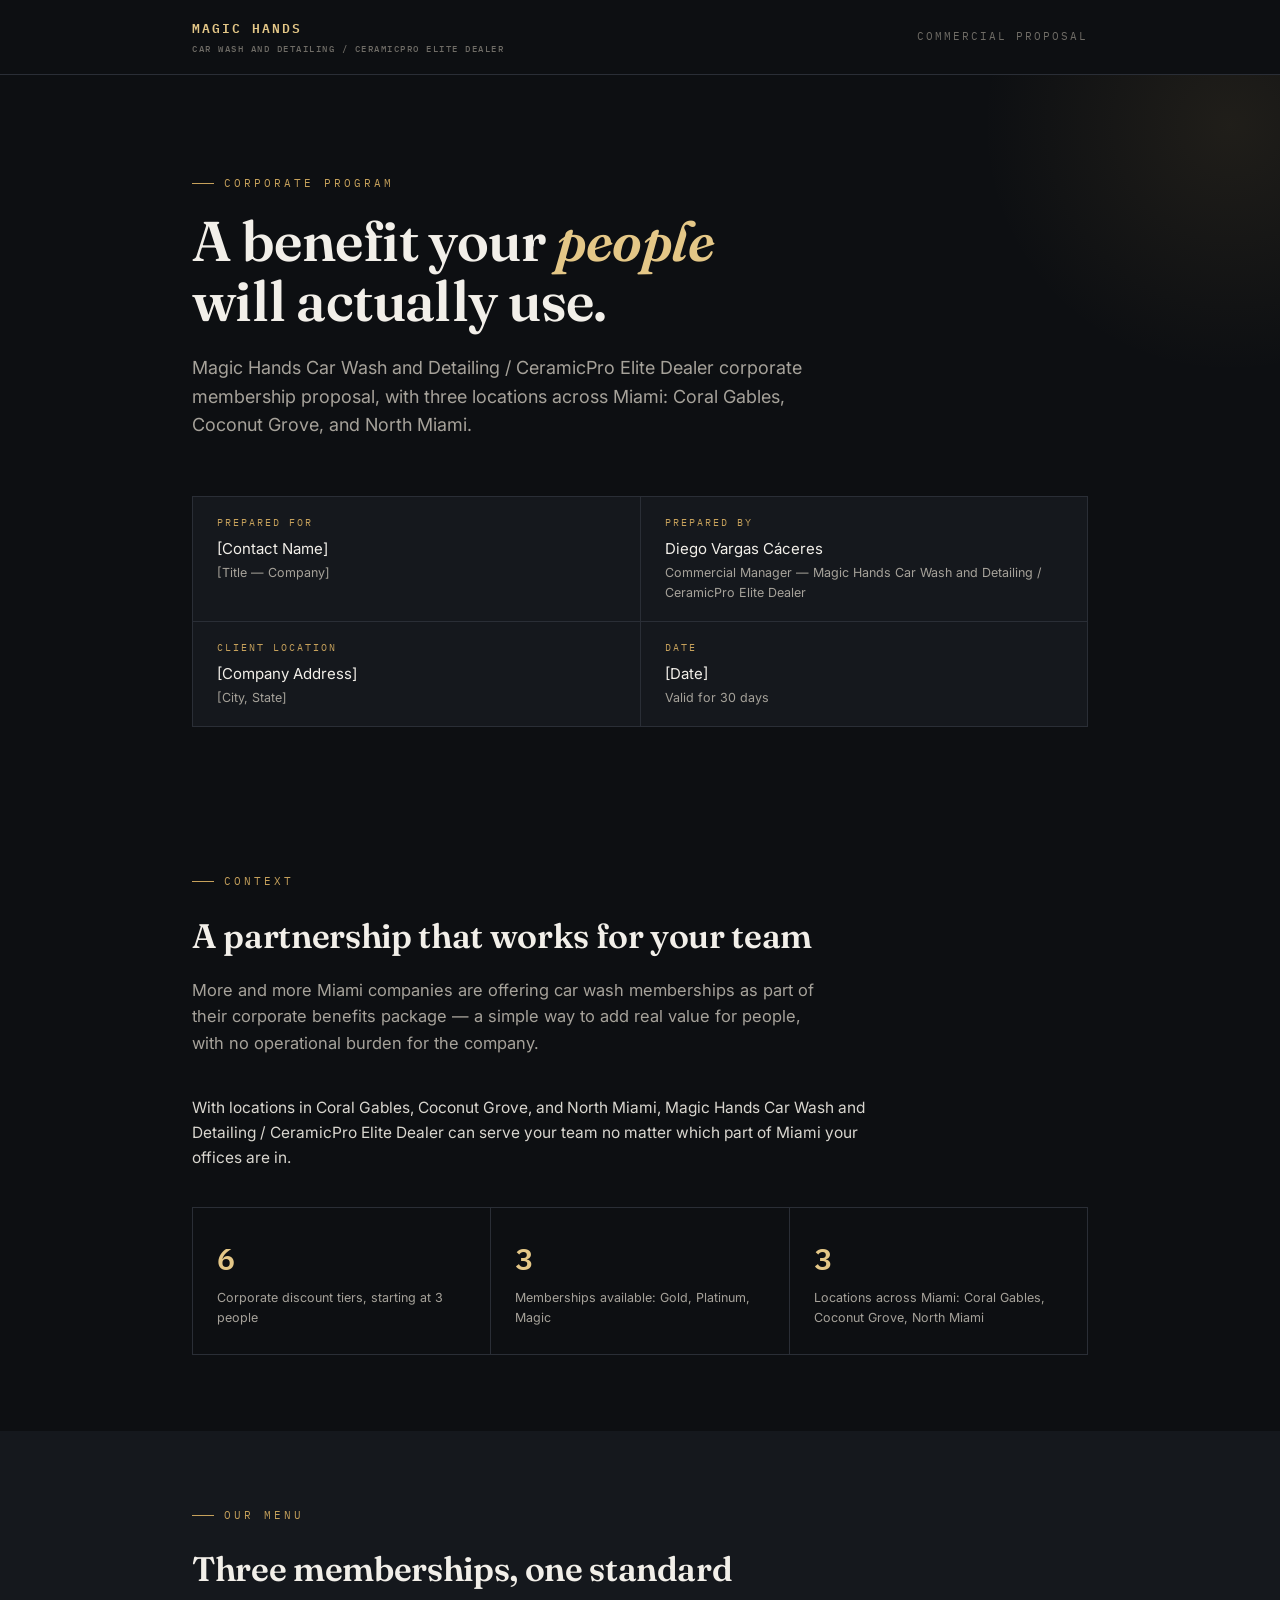
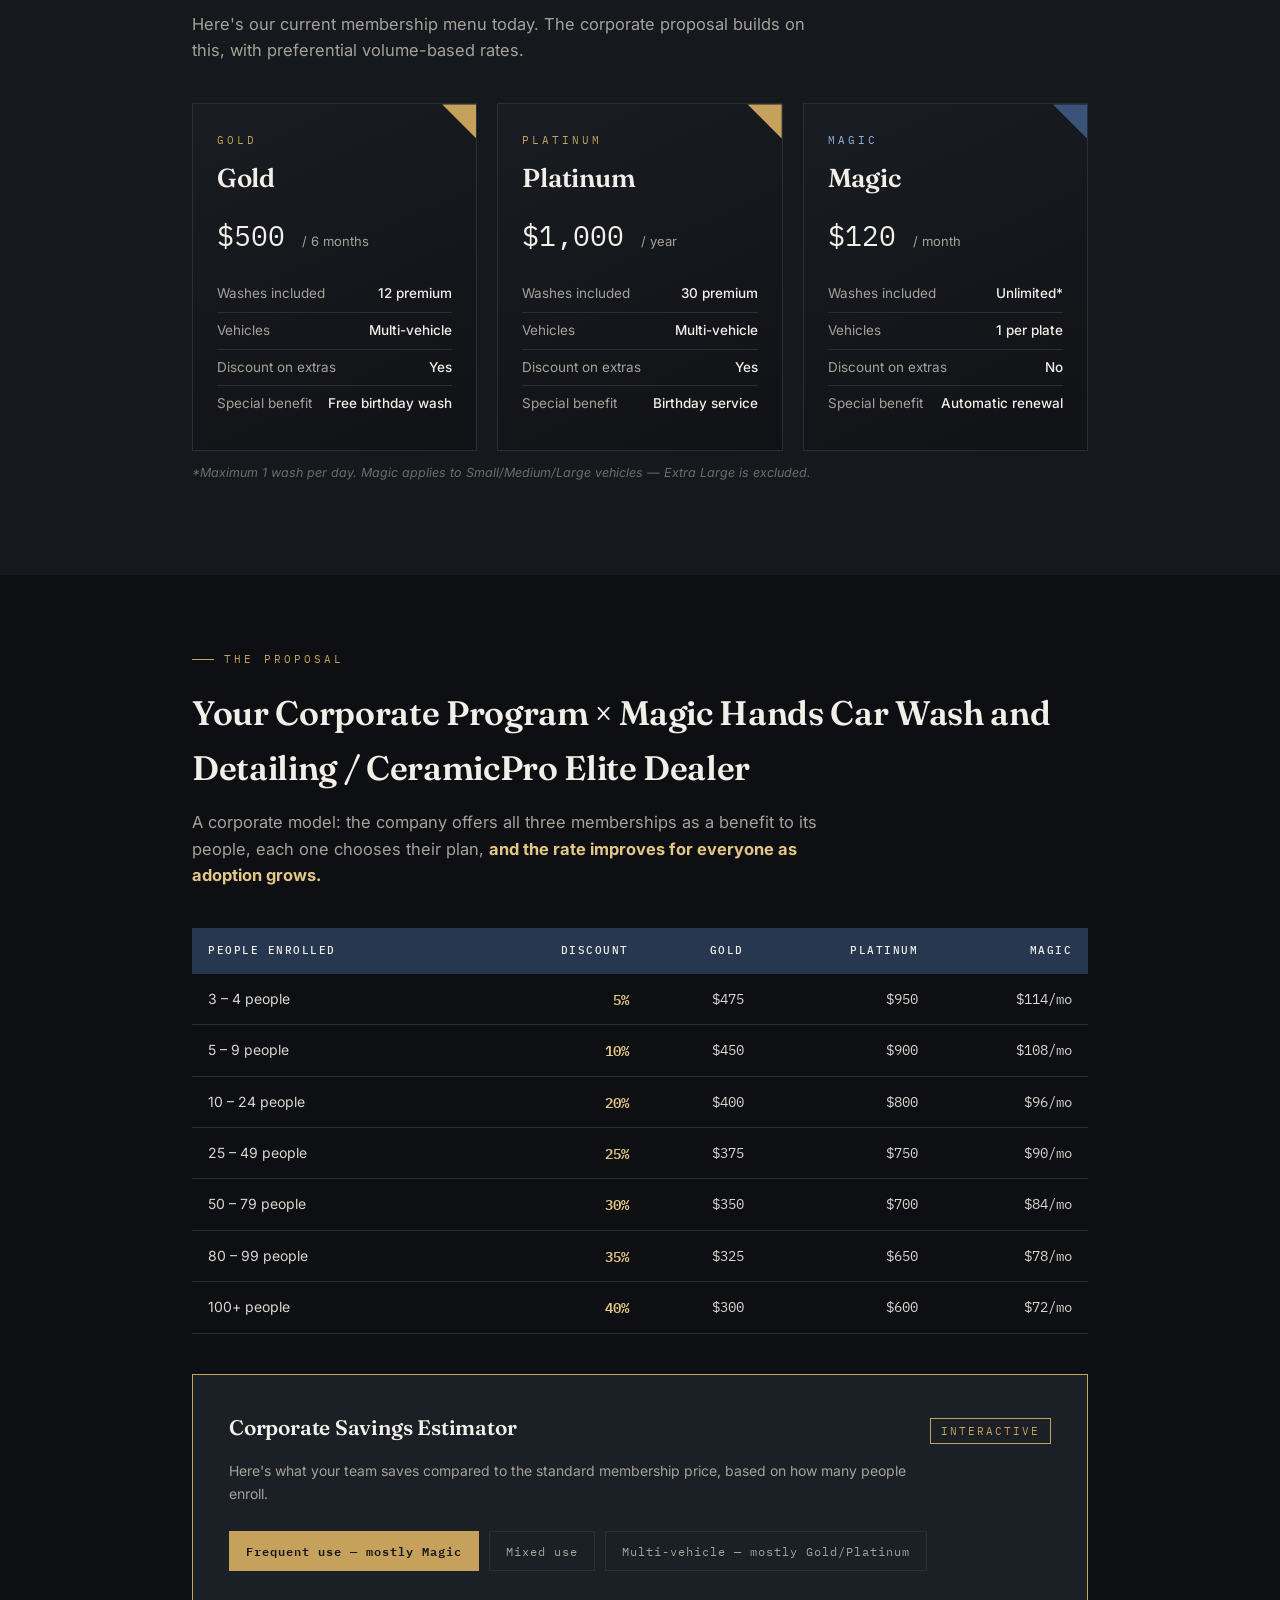
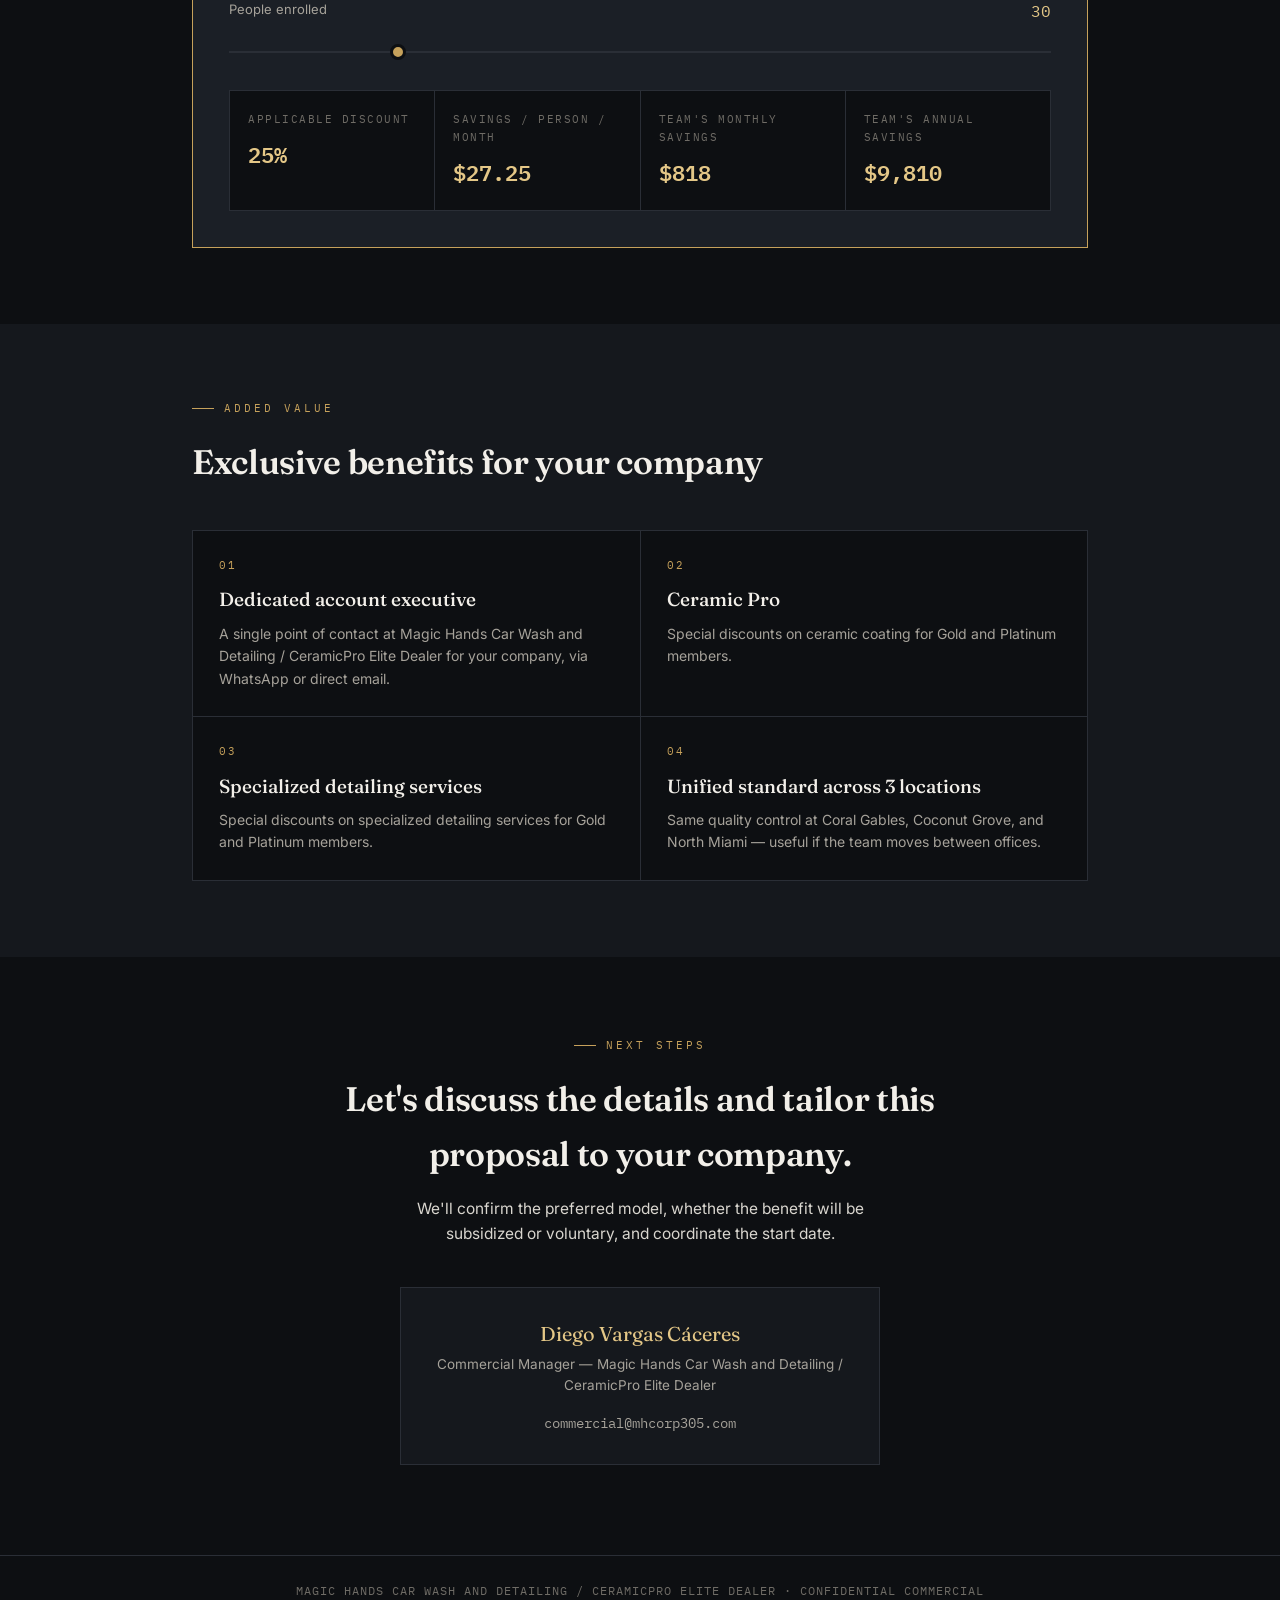
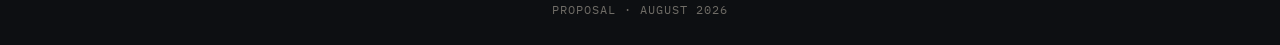
==== commit 9f098b57: "Update index.html" ====
--- a/index.html
+++ b/index.html
@@ -35,42 +35,79 @@
   }
   .wrap{max-width:960px; margin:0 auto; padding:0 32px;}
   ::selection{background:var(--gold); color:#0D0F12;}
-  a{color:var(--gold-bright); text-decoration:none;}
-
+
+  a{color:var(--gold-bright);}
+
+  /* Eyebrow / labels */
   .eyebrow{
-    font-family:var(--mono); font-size:11px; letter-spacing:3px; text-transform:uppercase;
-    color:var(--gold); display:flex; align-items:center; gap:10px; margin-bottom:18px;
-  }
-  .eyebrow::before{content:''; width:22px; height:1px; background:var(--gold); display:inline-block;}
+    font-family:var(--mono);
+    font-size:11px;
+    letter-spacing:3px;
+    text-transform:uppercase;
+    color:var(--gold);
+    display:flex;
+    align-items:center;
+    gap:10px;
+    margin-bottom:18px;
+  }
+  .eyebrow::before{
+    content:'';
+    width:22px; height:1px;
+    background:var(--gold);
+    display:inline-block;
+  }
 
   h1,h2,h3{font-family:var(--serif); font-weight:600; letter-spacing:-0.01em;}
 
-  .topstrip{border-bottom:1px solid var(--line); padding:18px 0;}
+  /* ---------- HEADER STRIP ---------- */
+  .topstrip{
+    border-bottom:1px solid var(--line);
+    padding:18px 0;
+  }
   .topstrip .wrap{display:flex; justify-content:space-between; align-items:center;}
   .brand{font-family:var(--mono); font-size:13px; letter-spacing:2px; color:var(--text-dim);}
   .brand b{color:var(--gold-bright); font-weight:600;}
   .brand-tag{display:block; font-size:9px; letter-spacing:1.5px; color:var(--text-faint); font-weight:500; margin-top:2px;}
-  
-  .nav-link{
-    font-family:var(--mono); font-size:11px; letter-spacing:1.5px; color:var(--gold);
-    border:1px solid var(--gold); padding:6px 12px; transition:all 0.2s;
-  }
-  .nav-link:hover{background:var(--gold); color:var(--bg);}
-
-  .hero{padding:90px 0 70px; position:relative;}
-  .hero h1{font-size:56px; line-height:1.08; max-width:820px; color:var(--text);}
+  .confidential{font-family:var(--mono); font-size:11px; letter-spacing:2px; color:var(--text-faint); text-transform:uppercase;}
+
+  /* ---------- HERO ---------- */
+  .hero{padding:100px 0 70px; position:relative; overflow:hidden;}
+  .hero::before{
+    content:'';
+    position:absolute; top:-200px; right:-200px;
+    width:500px; height:500px;
+    background:radial-gradient(circle, rgba(198,161,91,0.10) 0%, transparent 70%);
+    pointer-events:none;
+  }
+  .hero h1{
+    font-size:56px;
+    line-height:1.08;
+    max-width:820px;
+    color:var(--text);
+    opacity:0; transform:translateY(16px);
+    animation:riseIn 0.8s ease forwards 0.15s;
+  }
   .hero h1 em{font-style:italic; color:var(--gold-bright);}
-  .hero .sub{margin-top:22px; font-size:18px; color:var(--text-dim); max-width:620px;}
-
-  .btn-comparativo{
-    display:inline-block; margin-top:28px; font-family:var(--mono); font-size:12px;
-    letter-spacing:1.5px; text-transform:uppercase; background:var(--gold); color:#0D0F12;
-    padding:12px 24px; font-weight:600; transition:opacity 0.2s;
-  }
-  .btn-comparativo:hover{opacity:0.9;}
-
-  .termblock{margin-top:46px; border:1px solid var(--line); background:var(--panel);}
-  .termrow{display:grid; grid-template-columns:1fr 1fr;}
+  .hero .sub{
+    margin-top:22px; font-size:18px; color:var(--text-dim); max-width:620px;
+    opacity:0; transform:translateY(16px);
+    animation:riseIn 0.8s ease forwards 0.35s;
+  }
+
+  @keyframes riseIn{ to{opacity:1; transform:translateY(0);} }
+
+  /* Term sheet header block */
+  .termblock{
+    margin-top:56px;
+    border:1px solid var(--line);
+    background:var(--panel);
+    opacity:0; transform:translateY(16px);
+    animation:riseIn 0.8s ease forwards 0.55s;
+  }
+  .termrow{
+    display:grid;
+    grid-template-columns:1fr 1fr;
+  }
   .termrow + .termrow{border-top:1px solid var(--line);}
   .termcell{padding:18px 24px; border-left:1px solid var(--line);}
   .termcell:first-child{border-left:none;}
@@ -78,24 +115,47 @@
   .termcell .v{font-size:15px; color:var(--text);}
   .termcell .v .sm{display:block; font-size:12.5px; color:var(--text-dim); margin-top:2px;}
 
+  /* ---------- SECTIONS ---------- */
   section{padding:76px 0;}
   section.alt{background:var(--panel);}
   .section-head{margin-bottom:40px;}
   .section-head h2{font-size:34px; color:var(--text);}
   .section-head p.lede{margin-top:14px; font-size:16.5px; color:var(--text-dim); max-width:640px;}
+
+  hr.rule{border:none; border-top:1px solid var(--line); margin:32px 0;}
+
   p{color:#D9D6CF; font-size:15.5px; max-width:700px; margin-bottom:16px;}
-
+  ul.plain{list-style:none; margin:20px 0;}
+  ul.plain li{
+    position:relative; padding-left:26px; margin-bottom:14px;
+    color:#D9D6CF; font-size:15.5px; max-width:700px;
+  }
+  ul.plain li::before{
+    content:'—';
+    position:absolute; left:0; color:var(--gold);
+  }
+
+  /* ---------- CONTEXT NUMBERS ---------- */
   .stat-row{display:grid; grid-template-columns:repeat(3,1fr); gap:1px; background:var(--line); margin-top:36px; border:1px solid var(--line);}
   .stat{background:var(--bg); padding:26px 24px;}
   .stat .num{font-family:var(--mono); font-size:30px; color:var(--gold-bright); font-weight:600;}
   .stat .lbl{font-size:12.5px; color:var(--text-dim); margin-top:6px;}
 
+  /* ---------- MEMBERSHIP CARDS ---------- */
   .cards{display:grid; grid-template-columns:repeat(3,1fr); gap:20px; margin-top:36px;}
   .mcard{
     background:linear-gradient(155deg, #191C22, #101215);
-    border:1px solid var(--line); padding:28px 24px; position:relative;
-  }
-  .mcard .corner{position:absolute; top:0; right:0; width:34px; height:34px; background:var(--gold); clip-path:polygon(100% 0, 0 0, 100% 100%);}
+    border:1px solid var(--line);
+    padding:28px 24px;
+    position:relative;
+    transition:transform .25s ease, border-color .25s ease;
+  }
+  .mcard:hover{transform:translateY(-4px); border-color:var(--gold);}
+  .mcard .corner{
+    position:absolute; top:0; right:0; width:34px; height:34px;
+    background:var(--gold);
+    clip-path:polygon(100% 0, 0 0, 100% 100%);
+  }
   .mcard.magic .corner{background:var(--navy-bright);}
   .mcard .tier{font-family:var(--mono); font-size:11px; letter-spacing:3px; color:var(--gold); text-transform:uppercase;}
   .mcard.magic .tier{color:#8FB3DE;}
@@ -104,63 +164,112 @@
   .mcard .price span{font-size:13px; color:var(--text-dim); font-family:var(--sans);}
   .mcard .feats{margin-top:18px; list-style:none;}
   .mcard .feats li{
-    font-size:13.5px; color:var(--text-dim); padding:7px 0; border-top:1px solid var(--line);
+    font-size:13.5px; color:var(--text-dim); padding:7px 0;
+    border-top:1px solid var(--line);
     display:flex; justify-content:space-between; gap:12px;
   }
   .mcard .feats li:first-child{border-top:none;}
   .mcard .feats li b{color:var(--text); font-weight:500; text-align:right;}
 
-  /* Tabla y Estimador */
-  .table-box{width:100%; border-collapse:collapse; margin-top:30px; background:var(--panel); border:1px solid var(--line);}
-  .table-box th, .table-box td{padding:14px 18px; text-align:left; border-bottom:1px solid var(--line); font-size:14px;}
-  .table-box th{font-family:var(--mono); font-size:11px; letter-spacing:1.5px; color:var(--gold); background:var(--panel-2);}
-  .table-box td{color:var(--text-dim);}
-  .table-box td b{color:var(--text);}
-
-  .estimator{margin-top:50px; background:var(--panel); border:1px solid var(--gold); padding:36px;}
-  .est-head{display:flex; justify-content:space-between; align-items:flex-start; margin-bottom:24px;}
-  .est-head h3{font-size:22px; color:var(--text);}
-  .est-head .tag{font-family:var(--mono); font-size:10px; letter-spacing:2px; color:var(--gold); border:1px solid var(--gold); padding:4px 8px;}
-  
-  /* Botones de perfil de uso */
-  .profile-buttons{display:flex; flex-wrap:wrap; gap:12px; margin-bottom:28px;}
-  .p-btn{
-    font-family:var(--mono); font-size:12px; letter-spacing:1px; background:transparent;
-    color:var(--text-dim); border:1px solid var(--line); padding:10px 18px; cursor:pointer;
-    transition:all 0.2s;
-  }
-  .p-btn.active{background:var(--gold); color:#0D0F12; border-color:var(--gold); font-weight:600;}
-  .p-btn:hover:not(.active){border-color:var(--text-dim); color:var(--text);}
-
-  .range-wrap{margin:24px 0;}
-  .range-wrap input[type=range]{width:100%; accent-color:var(--gold); cursor:pointer;}
-  .est-results{display:grid; grid-template-columns:repeat(4,1fr); gap:1px; background:var(--line); margin-top:24px; border:1px solid var(--line);}
-  .eresult{background:var(--bg); padding:20px;}
-  .eresult .k{font-family:var(--mono); font-size:10px; letter-spacing:1.5px; color:var(--text-dim); text-transform:uppercase;}
-  .eresult .v{font-family:var(--mono); font-size:24px; color:var(--gold-bright); font-weight:600; margin-top:6px;}
-
-  /* Grid de beneficios y cierre */
-  .benefits-grid{display:grid; grid-template-columns:repeat(2,1fr); gap:20px; margin-top:36px;}
-  .bcard{background:var(--panel); border:1px solid var(--line); padding:28px;}
-  .bcard .num{font-family:var(--mono); font-size:11px; letter-spacing:2px; color:var(--gold); margin-bottom:8px;}
-  .bcard h4{font-family:var(--serif); font-size:20px; color:var(--text); margin-bottom:10px;}
-  .bcard p{font-size:14px; color:var(--text-dim); margin:0;}
-
-  .closing{text-align:center; padding:80px 0;}
-  .closing h2{font-size:40px; color:var(--text); max-width:700px; margin:0 auto 16px;}
-  .closing p{margin:0 auto 36px; text-align:center;}
-  .contact-box{display:inline-block; border:1px solid var(--line); background:var(--panel); padding:28px 48px; margin-top:20px;}
-  .contact-box .name{font-family:var(--serif); font-size:22px; color:var(--gold-bright); font-weight:600;}
-  .contact-box .role{font-size:13px; color:var(--text-dim); margin-top:4px;}
-  .contact-box .email{font-family:var(--mono); font-size:13px; color:var(--text); margin-top:12px;}
+  /* ---------- RATE TABLE ---------- */
+  .ratetable{width:100%; border-collapse:collapse; margin-top:8px; font-size:14px;}
+  .ratetable th{
+    font-family:var(--mono); font-size:11px; letter-spacing:1.5px; text-transform:uppercase;
+    background:var(--navy); color:var(--text); text-align:left; padding:14px 16px; font-weight:500;
+  }
+  .ratetable th.num, .ratetable td.num{text-align:right; font-family:var(--mono);}
+  .ratetable td{padding:14px 16px; border-bottom:1px solid var(--line); color:#D9D6CF;}
+  .ratetable tr:last-child td{border-bottom:1px solid var(--line);}
+  .ratetable tbody tr:hover{background:rgba(198,161,91,0.06);}
+  .ratetable .pct{color:var(--gold-bright); font-weight:600;}
+  .footnote{font-size:12.5px; color:var(--text-faint); margin-top:12px; font-style:italic;}
+
+  /* ---------- CALCULATOR (signature element) ---------- */
+  .calc{
+    margin-top:40px;
+    border:1px solid var(--gold);
+    background:var(--panel-2);
+    padding:36px;
+  }
+  .calc-head{display:flex; justify-content:space-between; align-items:baseline; flex-wrap:wrap; gap:10px; margin-bottom:26px;}
+  .calc-head h3{font-size:21px; color:var(--text);}
+  .calc-head .tag{font-family:var(--mono); font-size:10.5px; letter-spacing:2px; color:var(--gold); text-transform:uppercase; border:1px solid var(--gold); padding:4px 10px;}
+
+  .mix-toggle{display:flex; gap:10px; margin-bottom:28px; flex-wrap:wrap;}
+  .mix-btn{
+    font-family:var(--mono); font-size:12px; letter-spacing:1px;
+    background:transparent; border:1px solid var(--line); color:var(--text-dim);
+    padding:9px 16px; cursor:pointer; transition:all .2s ease;
+  }
+  .mix-btn:hover{border-color:var(--gold);}
+  .mix-btn.active{background:var(--gold); border-color:var(--gold); color:#14161A; font-weight:600;}
+
+  .slider-row{margin-bottom:8px;}
+  .slider-row label{display:flex; justify-content:space-between; font-size:13px; color:var(--text-dim); margin-bottom:10px;}
+  .slider-row label .val{font-family:var(--mono); color:var(--gold-bright); font-size:16px;}
+  input[type=range]{
+    -webkit-appearance:none; width:100%; height:2px; background:var(--line); outline:none;
+  }
+  input[type=range]::-webkit-slider-thumb{
+    -webkit-appearance:none; width:16px; height:16px; border-radius:50%;
+    background:var(--gold); cursor:pointer; border:3px solid #0D0F12;
+  }
+  input[type=range]::-moz-range-thumb{
+    width:16px; height:16px; border-radius:50%; background:var(--gold); cursor:pointer; border:3px solid #0D0F12;
+  }
+
+  .calc-results{
+    display:grid; grid-template-columns:repeat(4,1fr); gap:1px;
+    background:var(--line); margin-top:30px; border:1px solid var(--line);
+  }
+  .calc-results .r{background:var(--bg); padding:20px 18px;}
+  .calc-results .r .k{font-size:11px; letter-spacing:1.5px; text-transform:uppercase; color:var(--text-faint); font-family:var(--mono);}
+  .calc-results .r .v{font-family:var(--mono); font-size:22px; color:var(--gold-bright); margin-top:8px; font-weight:600;}
+  .calc-results .r .v small{font-size:12px; color:var(--text-dim); font-family:var(--sans); font-weight:400;}
+
+  /* ---------- BENEFITS GRID ---------- */
+  .bgrid{display:grid; grid-template-columns:1fr 1fr; gap:1px; background:var(--line); margin-top:36px; border:1px solid var(--line);}
+  .bitem{background:var(--bg); padding:26px 26px;}
+  .bitem .n{font-family:var(--mono); font-size:11px; color:var(--gold); letter-spacing:2px;}
+  .bitem h4{font-family:var(--serif); font-size:19px; margin-top:10px; color:var(--text); font-weight:500;}
+  .bitem p{font-size:14px; margin-top:8px; margin-bottom:0; color:var(--text-dim);}
+
+  /* ---------- CTA / FOOTER ---------- */
+  .cta{
+    padding:80px 0 90px;
+    text-align:center;
+  }
+  .cta h2{font-size:34px; max-width:600px; margin:0 auto; color:var(--text);}
+  .cta p.lede{margin:16px auto 0; max-width:520px; text-align:center;}
+  .cta-box{
+    margin:40px auto 0; max-width:480px;
+    border:1px solid var(--line); background:var(--panel);
+    padding:30px;
+  }
+  .cta-box .name{font-family:var(--serif); font-size:20px; color:var(--gold-bright);}
+  .cta-box .role{font-size:13.5px; color:var(--text-dim); margin-top:4px;}
+  .cta-box .contact{margin-top:16px; font-family:var(--mono); font-size:13.5px; color:var(--text-dim);}
 
   footer{border-top:1px solid var(--line); padding:26px 0; text-align:center;}
-  footer p{font-size:11.5px; color:var(--text-faint); font-family:var(--mono); letter-spacing:1px;}
+  footer p{font-size:11.5px; color:var(--text-faint); margin:0 auto; text-align:center; font-family:var(--mono); letter-spacing:1px;}
+
+  /* Reveal on scroll — visible by default; JS only adds a subtle lift-in if it runs */
+  .reveal{opacity:1; transform:translateY(0);}
+  .reveal.pre{opacity:0; transform:translateY(20px); transition:opacity .7s ease, transform .7s ease;}
+  .reveal.pre.in{opacity:1; transform:translateY(0);}
 
   @media (max-width:760px){
     .wrap{padding:0 20px;}
     .hero h1{font-size:36px;}
-    .cards, .benefits-grid, .est-results{grid-template-columns:1fr;}
+    .termrow{grid-template-columns:1fr;}
+    .termcell{border-left:none; border-top:1px solid var(--line);}
+    .termcell:first-child{border-top:none;}
+    .cards{grid-template-columns:1fr;}
+    .stat-row{grid-template-columns:1fr;}
+    .bgrid{grid-template-columns:1fr;}
+    .calc-results{grid-template-columns:1fr 1fr;}
+    .ratetable{font-size:12.5px;}
+    .ratetable th, .ratetable td{padding:10px 8px;}
   }
 </style>
 </head>
@@ -169,7 +278,7 @@
 <div class="topstrip">
   <div class="wrap">
     <div class="brand"><b>MAGIC HANDS</b><span class="brand-tag">CAR WASH AND DETAILING / CERAMICPRO ELITE DEALER</span></div>
-    <a href="comparativo.html" class="nav-link">VER COMPARATIVO ↗</a>
+    <div class="confidential">Commercial Proposal</div>
   </div>
 </div>
 
@@ -178,8 +287,6 @@
     <div class="eyebrow">Corporate Program</div>
     <h1>A benefit your <em>people</em><br>will actually use.</h1>
     <p class="sub">Magic Hands Car Wash and Detailing / CeramicPro Elite Dealer corporate membership proposal, with three locations across Miami: Coral Gables, Coconut Grove, and North Miami.</p>
-    
-    <a href="comparativo.html" class="btn-comparativo">Ver comparativo de precios por lavada ↗</a>
 
     <div class="termblock">
       <div class="termrow">
@@ -194,7 +301,7 @@
       </div>
       <div class="termrow">
         <div class="termcell">
-          <div class="k">Client Location</div>
+          <div class="k">Client location</div>
           <div class="v">[Company Address]<span class="sm">[City, State]</span></div>
         </div>
         <div class="termcell">
@@ -206,7 +313,7 @@
   </div>
 </header>
 
-<section class="alt">
+<section class="reveal">
   <div class="wrap">
     <div class="section-head">
       <div class="eyebrow">Context</div>
@@ -214,35 +321,23 @@
       <p class="lede">More and more Miami companies are offering car wash memberships as part of their corporate benefits package — a simple way to add real value for people, with no operational burden for the company.</p>
     </div>
     <p>With locations in Coral Gables, Coconut Grove, and North Miami, Magic Hands Car Wash and Detailing / CeramicPro Elite Dealer can serve your team no matter which part of Miami your offices are in.</p>
-
     <div class="stat-row">
-      <div class="stat">
-        <div class="num">6</div>
-        <div class="lbl">Corporate discount tiers, starting at 3 people</div>
-      </div>
-      <div class="stat">
-        <div class="num">3</div>
-        <div class="lbl">Memberships available: Gold, Platinum, Magic</div>
-      </div>
-      <div class="stat">
-        <div class="num">3</div>
-        <div class="lbl">Locations across Miami: Coral Gables, Coconut Grove, North Miami</div>
-      </div>
+      <div class="stat"><div class="num">6</div><div class="lbl">Corporate discount tiers, starting at 3 people</div></div>
+      <div class="stat"><div class="num">3</div><div class="lbl">Memberships available: Gold, Platinum, Magic</div></div>
+      <div class="stat"><div class="num">3</div><div class="lbl">Locations across Miami: Coral Gables, Coconut Grove, North Miami</div></div>
     </div>
   </div>
 </section>
 
-<section>
+<section class="alt reveal">
   <div class="wrap">
     <div class="section-head">
-      <div class="eyebrow">Our Menu</div>
+      <div class="eyebrow">Our menu</div>
       <h2>Three memberships, one standard</h2>
       <p class="lede">Here's our current membership menu today. The corporate proposal builds on this, with preferential volume-based rates.</p>
     </div>
-
     <div class="cards">
-      <div class="mcard">
-        <div class="corner"></div>
+      <div class="mcard"><div class="corner"></div>
         <div class="tier">Gold</div>
         <h3>Gold</h3>
         <div class="price">$500 <span>/ 6 months</span></div>
@@ -253,9 +348,7 @@
           <li>Special benefit <b>Free birthday wash</b></li>
         </ul>
       </div>
-
-      <div class="mcard">
-        <div class="corner"></div>
+      <div class="mcard"><div class="corner"></div>
         <div class="tier">Platinum</div>
         <h3>Platinum</h3>
         <div class="price">$1,000 <span>/ year</span></div>
@@ -266,9 +359,7 @@
           <li>Special benefit <b>Birthday service</b></li>
         </ul>
       </div>
-
-      <div class="mcard magic">
-        <div class="corner"></div>
+      <div class="mcard magic"><div class="corner"></div>
         <div class="tier">Magic</div>
         <h3>Magic</h3>
         <div class="price">$120 <span>/ month</span></div>
@@ -280,173 +371,170 @@
         </ul>
       </div>
     </div>
-    <p style="font-size:12px; color:var(--text-faint); margin-top:14px; font-style:italic;">*Maximum 1 wash per day. Magic applies to Small/Medium/Large vehicles — Extra Large is excluded.</p>
+    <p class="footnote">*Maximum 1 wash per day. Magic applies to Small/Medium/Large vehicles — Extra Large is excluded.</p>
   </div>
 </section>
 
-<section class="alt">
+<section class="reveal">
   <div class="wrap">
     <div class="section-head">
-      <div class="eyebrow">The Proposal</div>
+      <div class="eyebrow">The proposal</div>
       <h2>Your Corporate Program × Magic Hands Car Wash and Detailing / CeramicPro Elite Dealer</h2>
-      <p class="lede">A corporate menu model: the company offers all three memberships as a benefit to its people, each one chooses their plan, and the rate improves for everyone as adoption grows.</p>
-    </div>
-
-    <table class="table-box">
+      <p class="lede">A corporate model: the company offers all three memberships as a benefit to its people, each one chooses their plan, <strong style="color:var(--gold-bright);">and the rate improves for everyone as adoption grows.</strong></p>
+    </div>
+
+    <table class="ratetable">
       <thead>
         <tr>
-          <th>PEOPLE ENROLLED</th>
-          <th>DISCOUNT</th>
-          <th>GOLD</th>
-          <th>PLATINUM</th>
-          <th>MAGIC</th>
+          <th>People enrolled</th>
+          <th class="num">Discount</th>
+          <th class="num">Gold</th>
+          <th class="num">Platinum</th>
+          <th class="num">Magic</th>
         </tr>
       </thead>
       <tbody>
-        <tr><td>3 – 4 people</td><td><b>5%</b></td><td>$475</td><td>$950</td><td>$114/mo</td></tr>
-        <tr><td>5 – 9 people</td><td><b>10%</b></td><td>$450</td><td>$900</td><td>$108/mo</td></tr>
-        <tr><td>10 – 24 people</td><td><b>20%</b></td><td>$400</td><td>$800</td><td>$96/mo</td></tr>
-        <tr><td>25 – 49 people</td><td><b>25%</b></td><td>$375</td><td>$750</td><td>$90/mo</td></tr>
-        <tr><td>50 – 79 people</td><td><b>30%</b></td><td>$350</td><td>$700</td><td>$84/mo</td></tr>
-        <tr><td>80 – 99 people</td><td><b>35%</b></td><td>$325</td><td>$650</td><td>$78/mo</td></tr>
-        <tr><td>100+ people</td><td><b>40%</b></td><td>$300</td><td>$600</td><td>$72/mo</td></tr>
+        <tr><td>3 – 4 people</td><td class="num pct">5%</td><td class="num">$475</td><td class="num">$950</td><td class="num">$114/mo</td></tr>
+        <tr><td>5 – 9 people</td><td class="num pct">10%</td><td class="num">$450</td><td class="num">$900</td><td class="num">$108/mo</td></tr>
+        <tr><td>10 – 24 people</td><td class="num pct">20%</td><td class="num">$400</td><td class="num">$800</td><td class="num">$96/mo</td></tr>
+        <tr><td>25 – 49 people</td><td class="num pct">25%</td><td class="num">$375</td><td class="num">$750</td><td class="num">$90/mo</td></tr>
+        <tr><td>50 – 79 people</td><td class="num pct">30%</td><td class="num">$350</td><td class="num">$700</td><td class="num">$84/mo</td></tr>
+        <tr><td>80 – 99 people</td><td class="num pct">35%</td><td class="num">$325</td><td class="num">$650</td><td class="num">$78/mo</td></tr>
+        <tr><td>100+ people</td><td class="num pct">40%</td><td class="num">$300</td><td class="num">$600</td><td class="num">$72/mo</td></tr>
       </tbody>
     </table>
 
-    <div class="estimator">
-      <div class="est-head">
-        <div>
-          <h3>Corporate Savings Estimator</h3>
-          <p style="font-size:13.5px; color:var(--text-dim); margin-top:4px;">Here's what your team saves compared to the standard membership price, based on how many people enroll.</p>
-        </div>
+    <div class="calc">
+      <div class="calc-head">
+        <h3>Corporate Savings Estimator</h3>
         <div class="tag">Interactive</div>
       </div>
-
-      <!-- Botones de perfil de uso -->
-      <div class="profile-buttons">
-        <button class="p-btn active" data-profile="magic">Frequent use — mostly Magic</button>
-        <button class="p-btn" data-profile="mixed">Mixed use</button>
-        <button class="p-btn" data-profile="gold">Multi-vehicle — mostly Gold/Platinum</button>
-      </div>
-
-      <div class="range-wrap">
-        <input type="range" id="peopleRange" min="3" max="120" value="3">
-      </div>
-      <div style="font-family:var(--mono); font-size:13px; color:var(--gold-bright);">People enrolled: <span id="peopleVal">3</span></div>
-      
-      <div class="est-results">
-        <div class="eresult"><div class="k">Applicable Discount</div><div class="v" id="resDiscount">5%</div></div>
-        <div class="eresult"><div class="k">Savings / Person / Month</div><div class="v" id="resPerPerson">$6</div></div>
-        <div class="eresult"><div class="k">Team's Monthly Savings</div><div class="v" id="resMonthly">$18</div></div>
-        <div class="eresult"><div class="k">Team's Annual Savings</div><div class="v" id="resAnnual">$216</div></div>
+      <p style="font-size:14px; color:var(--text-dim); margin-top:-10px; margin-bottom:26px;">Here's what your team saves compared to the standard membership price, based on how many people enroll.</p>
+
+      <div class="mix-toggle">
+        <button class="mix-btn active" data-mix="frecuente" data-m="0.20" data-p="0.10" data-mg="0.70">Frequent use — mostly Magic</button>
+        <button class="mix-btn" data-mix="mixto" data-m="0.30" data-p="0.20" data-mg="0.50">Mixed use</button>
+        <button class="mix-btn" data-mix="multivehiculo" data-m="0.40" data-p="0.40" data-mg="0.20">Multi-vehicle — mostly Gold/Platinum</button>
+      </div>
+
+      <div class="slider-row">
+        <label>People enrolled <span class="val" id="empVal">30</span></label>
+        <input type="range" id="empSlider" min="0" max="150" value="30" step="1">
+      </div>
+
+      <div class="calc-results">
+        <div class="r"><div class="k">Applicable discount</div><div class="v" id="svDiscount">—</div></div>
+        <div class="r"><div class="k">Savings / person / month</div><div class="v" id="svAvg">—</div></div>
+        <div class="r"><div class="k">Team's monthly savings</div><div class="v" id="svMonthly">—</div></div>
+        <div class="r"><div class="k">Team's annual savings</div><div class="v" id="svAnnual">—</div></div>
       </div>
     </div>
   </div>
 </section>
 
-<section>
+<section class="alt reveal">
   <div class="wrap">
     <div class="section-head">
-      <div class="eyebrow">Added Value</div>
+      <div class="eyebrow">Added value</div>
       <h2>Exclusive benefits for your company</h2>
     </div>
-    
-    <div class="benefits-grid">
-      <div class="bcard">
-        <div class="num">01</div>
-        <h4>Dedicated account executive</h4>
-        <p>A single point of contact at Magic Hands Car Wash and Detailing / CeramicPro Elite Dealer for your company, via WhatsApp or direct email.</p>
-      </div>
-      <div class="bcard">
-        <div class="num">02</div>
-        <h4>Ceramic Pro</h4>
-        <p>Special discounts on ceramic coating for Gold and Platinum members.</p>
-      </div>
-      <div class="bcard">
-        <div class="num">03</div>
-        <h4>Specialized detailing services</h4>
-        <p>Special discounts on specialized detailing services for Gold and Platinum members.</p>
-      </div>
-      <div class="bcard">
-        <div class="num">04</div>
-        <h4>Unified standard across 3 locations</h4>
-        <p>Same quality control at Coral Gables, Coconut Grove, and North Miami — useful if the team moves between offices.</p>
-      </div>
+    <div class="bgrid">
+      <div class="bitem"><div class="n">01</div><h4>Dedicated account executive</h4><p>A single point of contact at Magic Hands Car Wash and Detailing / CeramicPro Elite Dealer for your company, via WhatsApp or direct email.</p></div>
+      <div class="bitem"><div class="n">02</div><h4>Ceramic Pro</h4><p>Special discounts on ceramic coating for Gold and Platinum members.</p></div>
+      <div class="bitem"><div class="n">03</div><h4>Specialized detailing services</h4><p>Special discounts on specialized detailing services for Gold and Platinum members.</p></div>
+      <div class="bitem"><div class="n">04</div><h4>Unified standard across 3 locations</h4><p>Same quality control at Coral Gables, Coconut Grove, and North Miami — useful if the team moves between offices.</p></div>
     </div>
   </div>
 </section>
 
-<section class="alt closing">
-  <div class="wrap">
-    <div class="eyebrow" style="justify-content:center;">Next Steps</div>
+<section class="cta reveal">
+  <div class="wrap">
+    <div class="eyebrow" style="justify-content:center;">Next steps</div>
     <h2>Let's discuss the details and tailor this proposal to your company.</h2>
-    <p>We'll confirm the preferred model, whether the benefit will be subsidized or voluntary, and coordinate the start date.</p>
-    
-    <div class="contact-box">
+    <p class="lede">We'll confirm the preferred model, whether the benefit will be subsidized or voluntary, and coordinate the start date.</p>
+    <div class="cta-box">
       <div class="name">Diego Vargas Cáceres</div>
       <div class="role">Commercial Manager — Magic Hands Car Wash and Detailing / CeramicPro Elite Dealer</div>
-      <div class="email">commercial@mhcorp305.com</div>
+      <div class="contact">commercial@mhcorp305.com</div>
     </div>
   </div>
 </section>
 
 <footer>
-  <div class="wrap">
-    <p>MAGIC HANDS CAR WASH AND DETAILING / CERAMICPRO ELITE DEALER · CONFIDENTIAL COMMERCIAL PROPOSAL · AUGUST 2026</p>
-  </div>
+  <p>MAGIC HANDS CAR WASH AND DETAILING / CERAMICPRO ELITE DEALER · CONFIDENTIAL COMMERCIAL PROPOSAL · AUGUST 2026</p>
 </footer>
 
 <script>
-  const range = document.getElementById('peopleRange');
-  const peopleVal = document.getElementById('peopleVal');
-  const resDiscount = document.getElementById('resDiscount');
-  const resPerPerson = document.getElementById('resPerPerson');
-  const resMonthly = document.getElementById('resMonthly');
-  const resAnnual = document.getElementById('resAnnual');
-  const profileButtons = document.querySelectorAll('.p-btn');
-
-  let currentProfile = 'magic';
-
-  profileButtons.forEach(btn => {
-    btn.addEventListener('click', () => {
-      profileButtons.forEach(b => b.classList.remove('active'));
-      btn.classList.add('active');
-      currentProfile = btn.getAttribute('data-profile');
-      updateEstimator();
-    });
-  });
-
-  function getDiscount(n){
+  // Scroll reveal
+  if('IntersectionObserver' in window){
+    const revealEls = document.querySelectorAll('.reveal');
+    revealEls.forEach(el => el.classList.add('pre'));
+    const io = new IntersectionObserver((entries) => {
+      entries.forEach(e => { if(e.isIntersecting){ e.target.classList.add('in'); io.unobserve(e.target); } });
+    }, {threshold:0.12});
+    revealEls.forEach(el => io.observe(el));
+  }
+
+  // Savings calculator
+  const empSlider = document.getElementById('empSlider');
+  const empVal = document.getElementById('empVal');
+  const mixBtns = document.querySelectorAll('.mix-btn');
+  let mix = {mg:0.70, g:0.20, p:0.10};
+
+  function tierFor(n){
     if(n >= 100) return 0.40;
     if(n >= 80) return 0.35;
     if(n >= 50) return 0.30;
     if(n >= 25) return 0.25;
     if(n >= 10) return 0.20;
     if(n >= 5) return 0.10;
-    return 0.05;
-  }
-
-  function getBaseValue(){
-    if(currentProfile === 'magic') return 120; // Base Magic monthly
-    if(currentProfile === 'mixed') return 83;  // Promedio ponderado mixto
-    return 65; // Gold/Platinum mensualizado
-  }
-
-  function updateEstimator(){
-    const p = parseInt(range.value);
-    peopleVal.textContent = p;
-    const d = getDiscount(p);
-    resDiscount.textContent = (d * 100) + '%';
-    
-    const baseVal = getBaseValue();
-    const monthlySavingPerPerson = baseVal * d;
-    resPerPerson.textContent = '$' + Math.round(monthlySavingPerPerson);
-    const mTotal = Math.round(monthlySavingPerPerson * p);
-    resMonthly.textContent = '$' + mTotal.toLocaleString();
-    resAnnual.textContent = '$' + (mTotal * 12).toLocaleString();
-  }
-
-  range.addEventListener('input', updateEstimator);
+    if(n >= 3) return 0.05;
+    return 0;
+  }
+
+  function fmt(n, decimals = 0){
+    const r = decimals > 0 ? n.toFixed(decimals) : Math.round(n);
+    const parts = r.toString().split('.');
+    parts[0] = parts[0].replace(/\B(?=(\d{3})+(?!\d))/g, ',');
+    return '$' + parts.join('.');
+  }
+
+  function recalc(){
+    const n = parseInt(empSlider.value, 10);
+    empVal.textContent = n;
+    const d = tierFor(n);
+
+    const goldStd = 500 / 6;
+    const platStd = 1000 / 12;
+    const magicStd = 120;
+
+    const goldSavings = goldStd * d;
+    const platSavings = platStd * d;
+    const magicSavings = magicStd * d;
+
+    const avgSavingsPerEmployee = (mix.mg * magicSavings) + (mix.g * goldSavings) + (mix.p * platSavings);
+    const monthlyTotal = n * avgSavingsPerEmployee;
+    const annualTotal = monthlyTotal * 12;
+
+    document.getElementById('svDiscount').textContent = (d*100).toFixed(0) + '%';
+    // Se ajustó para mostrar 2 decimales y reflejar con precisión $5.45 en lugar de redondear a $6
+    document.getElementById('svAvg').textContent = fmt(avgSavingsPerEmployee, 2);
+    document.getElementById('svMonthly').textContent = fmt(monthlyTotal);
+    document.getElementById('svAnnual').textContent = fmt(annualTotal);
+  }
+
+  empSlider.addEventListener('input', recalc);
+
+  mixBtns.forEach(btn => {
+    btn.addEventListener('click', () => {
+      mixBtns.forEach(b => b.classList.remove('active'));
+      btn.classList.add('active');
+      mix = { mg: parseFloat(btn.dataset.mg), g: parseFloat(btn.dataset.m), p: parseFloat(btn.dataset.p) };
+      recalc();
+    });
+  });
+
+  recalc();
 </script>
 
 </body>
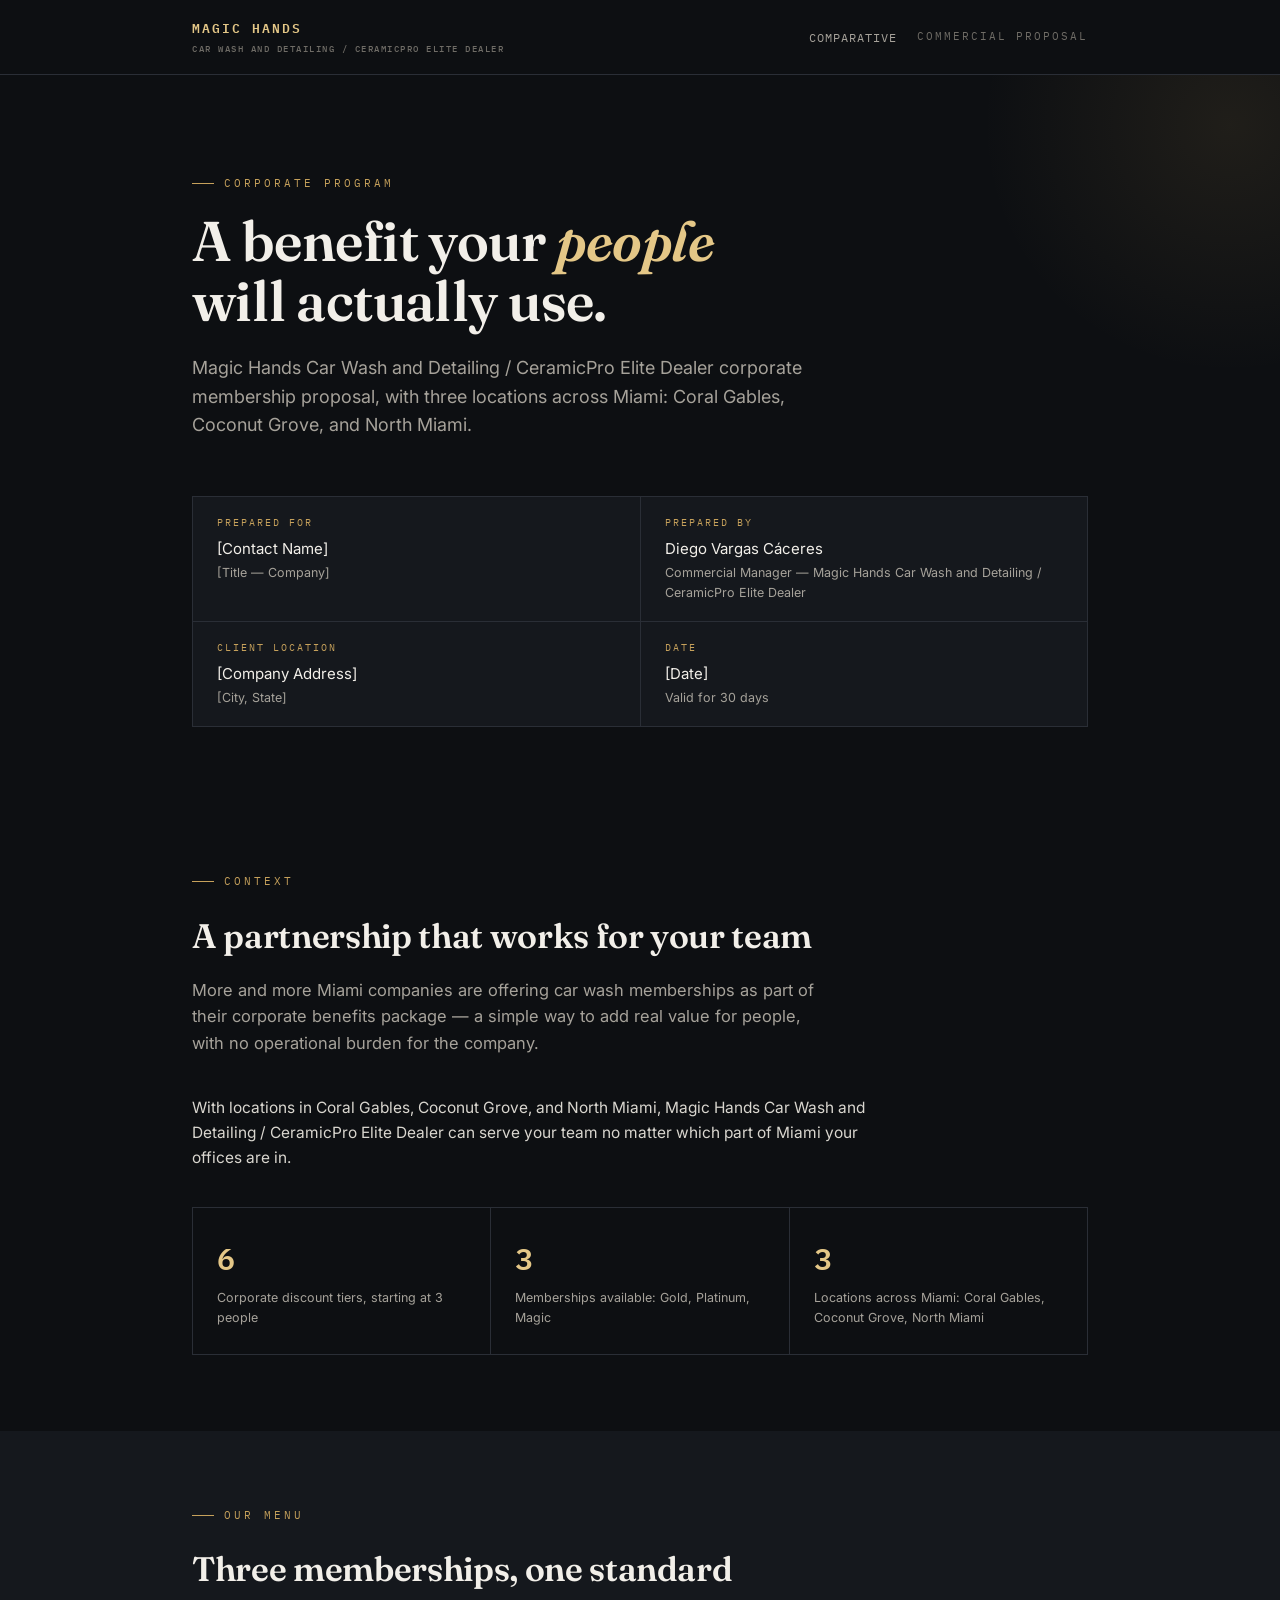
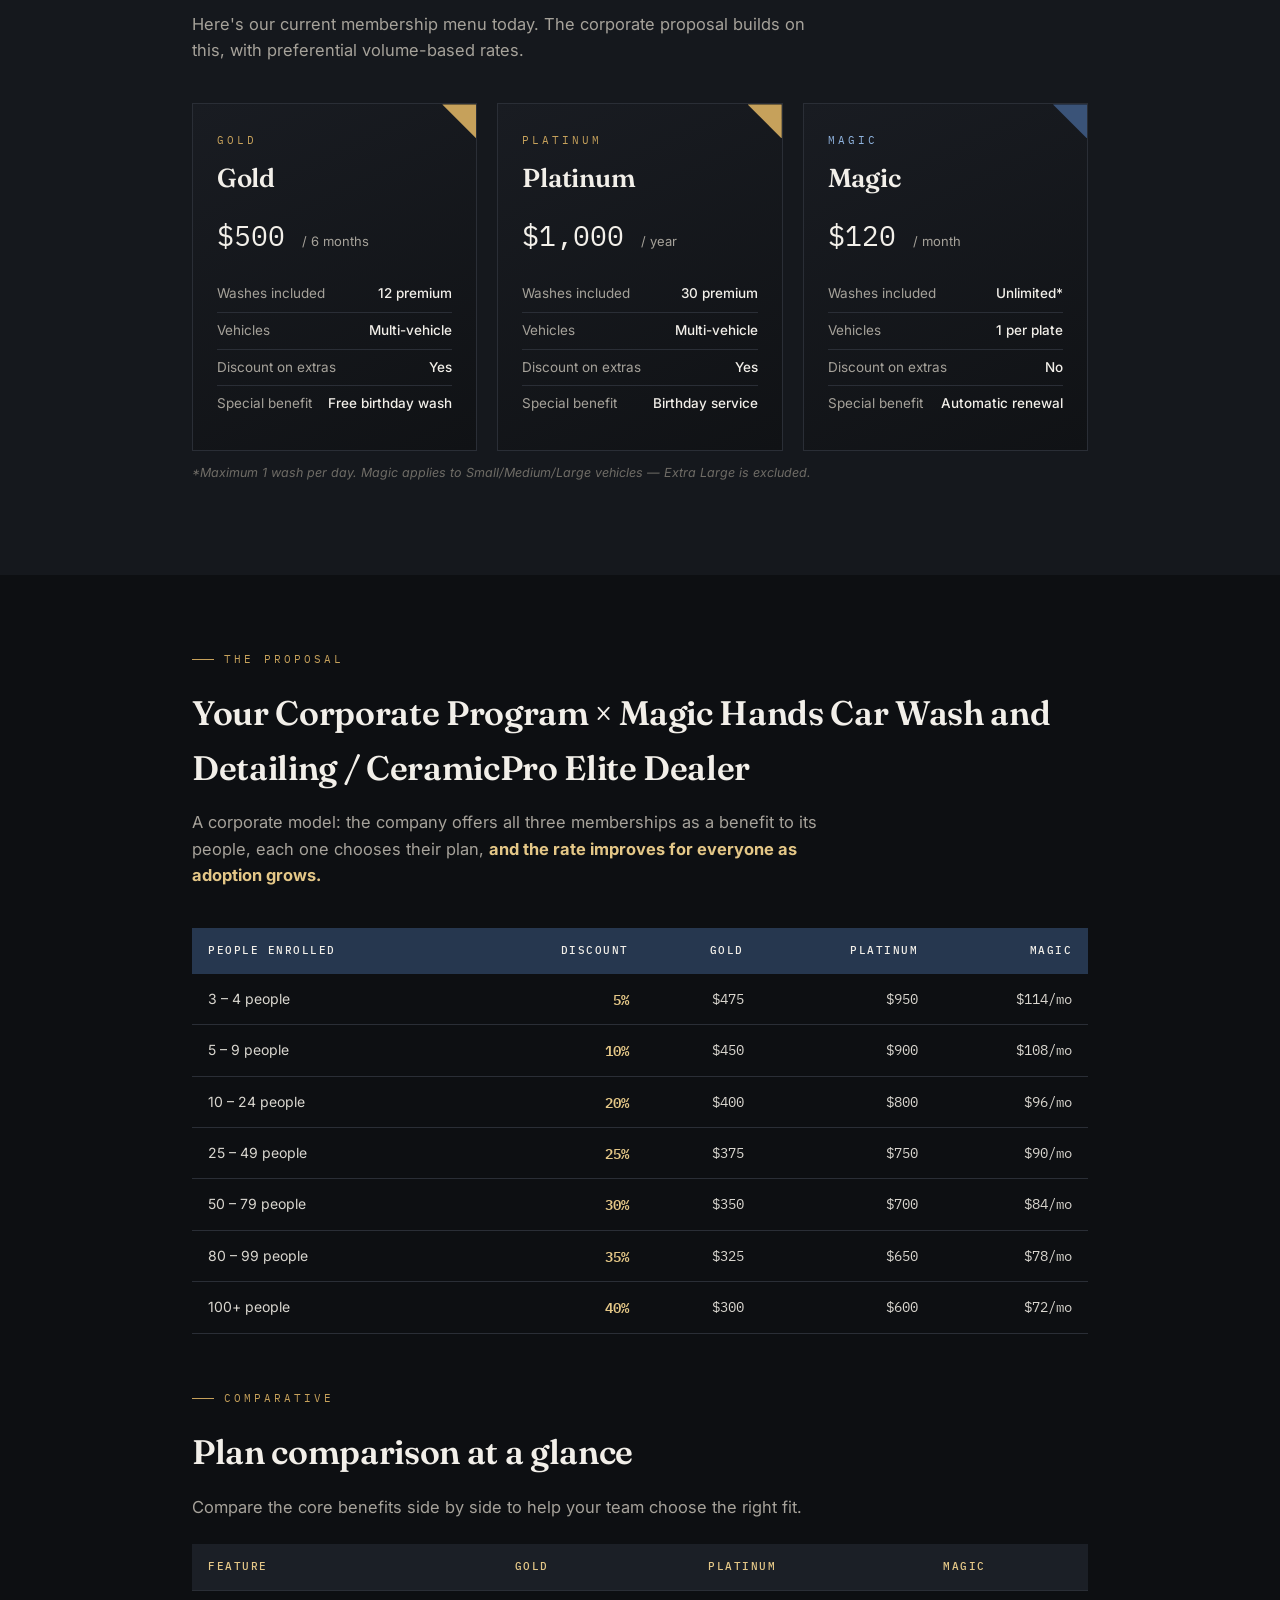
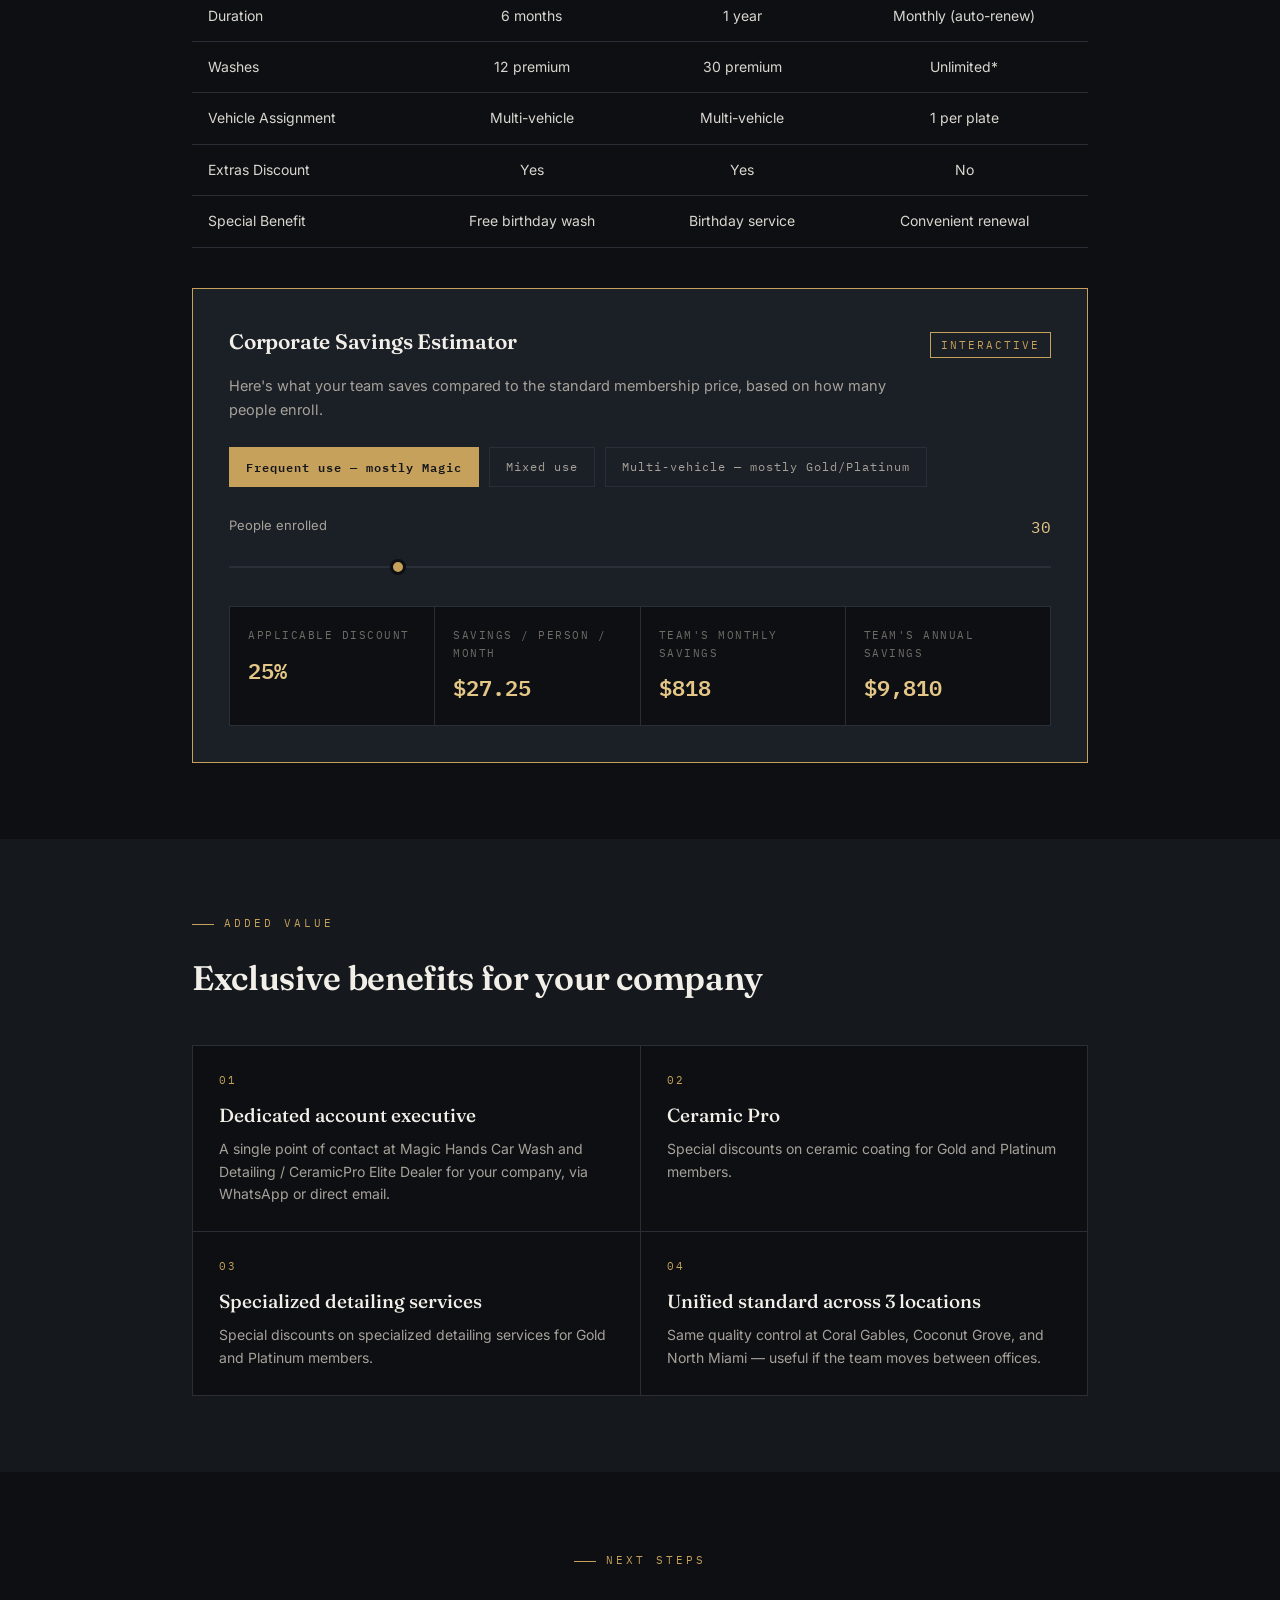
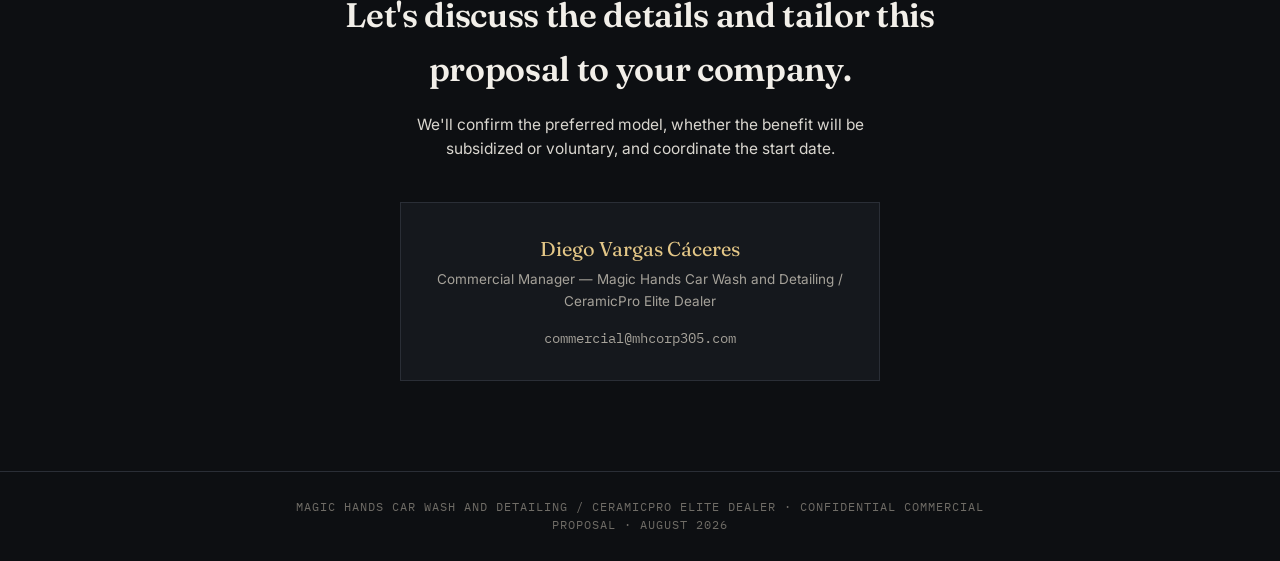
==== commit 1c23570c: "Update index.html" ====
--- a/index.html
+++ b/index.html
@@ -68,6 +68,11 @@
   .brand{font-family:var(--mono); font-size:13px; letter-spacing:2px; color:var(--text-dim);}
   .brand b{color:var(--gold-bright); font-weight:600;}
   .brand-tag{display:block; font-size:9px; letter-spacing:1.5px; color:var(--text-faint); font-weight:500; margin-top:2px;}
+  .nav-links{display:flex; gap:20px; font-family:var(--mono); font-size:12px; letter-spacing:1px; text-transform:uppercase;}
+  .nav-links a{color:var(--text-dim); text-decoration:none; transition:color .2s;}
+  .nav-links a:hover{color:var(--gold-bright);}
+  
+  .top-right{display:flex; align-items:center; gap:20px;}
   .confidential{font-family:var(--mono); font-size:11px; letter-spacing:2px; color:var(--text-faint); text-transform:uppercase;}
 
   /* ---------- HERO ---------- */
@@ -121,8 +126,6 @@
   .section-head{margin-bottom:40px;}
   .section-head h2{font-size:34px; color:var(--text);}
   .section-head p.lede{margin-top:14px; font-size:16.5px; color:var(--text-dim); max-width:640px;}
-
-  hr.rule{border:none; border-top:1px solid var(--line); margin:32px 0;}
 
   p{color:#D9D6CF; font-size:15.5px; max-width:700px; margin-bottom:16px;}
   ul.plain{list-style:none; margin:20px 0;}
@@ -184,7 +187,17 @@
   .ratetable .pct{color:var(--gold-bright); font-weight:600;}
   .footnote{font-size:12.5px; color:var(--text-faint); margin-top:12px; font-style:italic;}
 
-  /* ---------- CALCULATOR (signature element) ---------- */
+  /* ---------- COMPARATIVE TABLE ---------- */
+  .comparative-table{width:100%; border-collapse:collapse; margin-top:24px; font-size:14px;}
+  .comparative-table th{
+    font-family:var(--mono); font-size:11px; letter-spacing:1.5px; text-transform:uppercase;
+    background:var(--panel-2); color:var(--gold-bright); text-align:left; padding:14px 16px; font-weight:500; border-bottom:1px solid var(--line);
+  }
+  .comparative-table td{padding:14px 16px; border-bottom:1px solid var(--line); color:#D9D6CF;}
+  .comparative-table tr:hover{background:rgba(198,161,91,0.04);}
+  .comparative-table td:not(:first-child), .comparative-table th:not(:first-child){text-align:center;}
+
+  /* ---------- CALCULATOR ---------- */
   .calc{
     margin-top:40px;
     border:1px solid var(--gold);
@@ -253,7 +266,6 @@
   footer{border-top:1px solid var(--line); padding:26px 0; text-align:center;}
   footer p{font-size:11.5px; color:var(--text-faint); margin:0 auto; text-align:center; font-family:var(--mono); letter-spacing:1px;}
 
-  /* Reveal on scroll — visible by default; JS only adds a subtle lift-in if it runs */
   .reveal{opacity:1; transform:translateY(0);}
   .reveal.pre{opacity:0; transform:translateY(20px); transition:opacity .7s ease, transform .7s ease;}
   .reveal.pre.in{opacity:1; transform:translateY(0);}
@@ -278,7 +290,14 @@
 <div class="topstrip">
   <div class="wrap">
     <div class="brand"><b>MAGIC HANDS</b><span class="brand-tag">CAR WASH AND DETAILING / CERAMICPRO ELITE DEALER</span></div>
-    <div class="confidential">Commercial Proposal</div>
+    
+    <!-- Eliminado de la sección del medio y colocado al lado de Commercial Proposal -->
+    <div class="top-right">
+      <div class="nav-links">
+        <a href="#comparative">Comparative</a>
+      </div>
+      <div class="confidential">Commercial Proposal</div>
+    </div>
   </div>
 </div>
 
@@ -404,17 +423,69 @@
       </tbody>
     </table>
 
-    <div class="calc">
+    <!-- COMPARATIVE SECTION -->
+    <div id="comparative" style="margin-top:56px;">
+      <div class="section-head" style="margin-bottom:24px;">
+        <div class="eyebrow">Comparative</div>
+        <h2>Plan comparison at a glance</h2>
+        <p class="lede">Compare the core benefits side by side to help your team choose the right fit.</p>
+      </div>
+      <table class="comparative-table">
+        <thead>
+          <tr>
+            <th>Feature</th>
+            <th>Gold</th>
+            <th>Platinum</th>
+            <th>Magic</th>
+          </tr>
+        </thead>
+        <tbody>
+          <tr>
+            <td>Duration</td>
+            <td>6 months</td>
+            <td>1 year</td>
+            <td>Monthly (auto-renew)</td>
+          </tr>
+          <tr>
+            <td>Washes</td>
+            <td>12 premium</td>
+            <td>30 premium</td>
+            <td>Unlimited*</td>
+          </tr>
+          <tr>
+            <td>Vehicle Assignment</td>
+            <td>Multi-vehicle</td>
+            <td>Multi-vehicle</td>
+            <td>1 per plate</td>
+          </tr>
+          <tr>
+            <td>Extras Discount</td>
+            <td>Yes</td>
+            <td>Yes</td>
+            <td>No</td>
+          </tr>
+          <tr>
+            <td>Special Benefit</td>
+            <td>Free birthday wash</td>
+            <td>Birthday service</td>
+            <td>Convenient renewal</td>
+          </tr>
+        </tbody>
+      </table>
+    </div>
+
+    <!-- CALCULATOR SECTION -->
+    <div id="calculator" class="calc">
       <div class="calc-head">
         <h3>Corporate Savings Estimator</h3>
         <div class="tag">Interactive</div>
       </div>
-      <p style="font-size:14px; color:var(--text-dim); margin-top:-10px; margin-bottom:26px;">Here's what your team saves compared to the standard membership price, based on how many people enroll.</p>
+      <p style="font-size:14.5px; color:var(--text-dim); margin-top:-10px; margin-bottom:26px;">Here's what your team saves compared to the standard membership price, based on how many people enroll.</p>
 
       <div class="mix-toggle">
-        <button class="mix-btn active" data-mix="frecuente" data-m="0.20" data-p="0.10" data-mg="0.70">Frequent use — mostly Magic</button>
-        <button class="mix-btn" data-mix="mixto" data-m="0.30" data-p="0.20" data-mg="0.50">Mixed use</button>
-        <button class="mix-btn" data-mix="multivehiculo" data-m="0.40" data-p="0.40" data-mg="0.20">Multi-vehicle — mostly Gold/Platinum</button>
+        <button class="mix-btn active" data-mix="frecuente" data-mg="0.70" data-m="0.20" data-p="0.10">Frequent use — mostly Magic</button>
+        <button class="mix-btn" data-mix="mixto" data-mg="0.50" data-m="0.30" data-p="0.20">Mixed use</button>
+        <button class="mix-btn" data-mix="multivehiculo" data-mg="0.20" data-m="0.40" data-p="0.40">Multi-vehicle — mostly Gold/Platinum</button>
       </div>
 
       <div class="slider-row">
@@ -465,7 +536,6 @@
 </footer>
 
 <script>
-  // Scroll reveal
   if('IntersectionObserver' in window){
     const revealEls = document.querySelectorAll('.reveal');
     revealEls.forEach(el => el.classList.add('pre'));
@@ -475,7 +545,6 @@
     revealEls.forEach(el => io.observe(el));
   }
 
-  // Savings calculator
   const empSlider = document.getElementById('empSlider');
   const empVal = document.getElementById('empVal');
   const mixBtns = document.querySelectorAll('.mix-btn');
@@ -517,7 +586,6 @@
     const annualTotal = monthlyTotal * 12;
 
     document.getElementById('svDiscount').textContent = (d*100).toFixed(0) + '%';
-    // Se ajustó para mostrar 2 decimales y reflejar con precisión $5.45 en lugar de redondear a $6
     document.getElementById('svAvg').textContent = fmt(avgSavingsPerEmployee, 2);
     document.getElementById('svMonthly').textContent = fmt(monthlyTotal);
     document.getElementById('svAnnual').textContent = fmt(annualTotal);
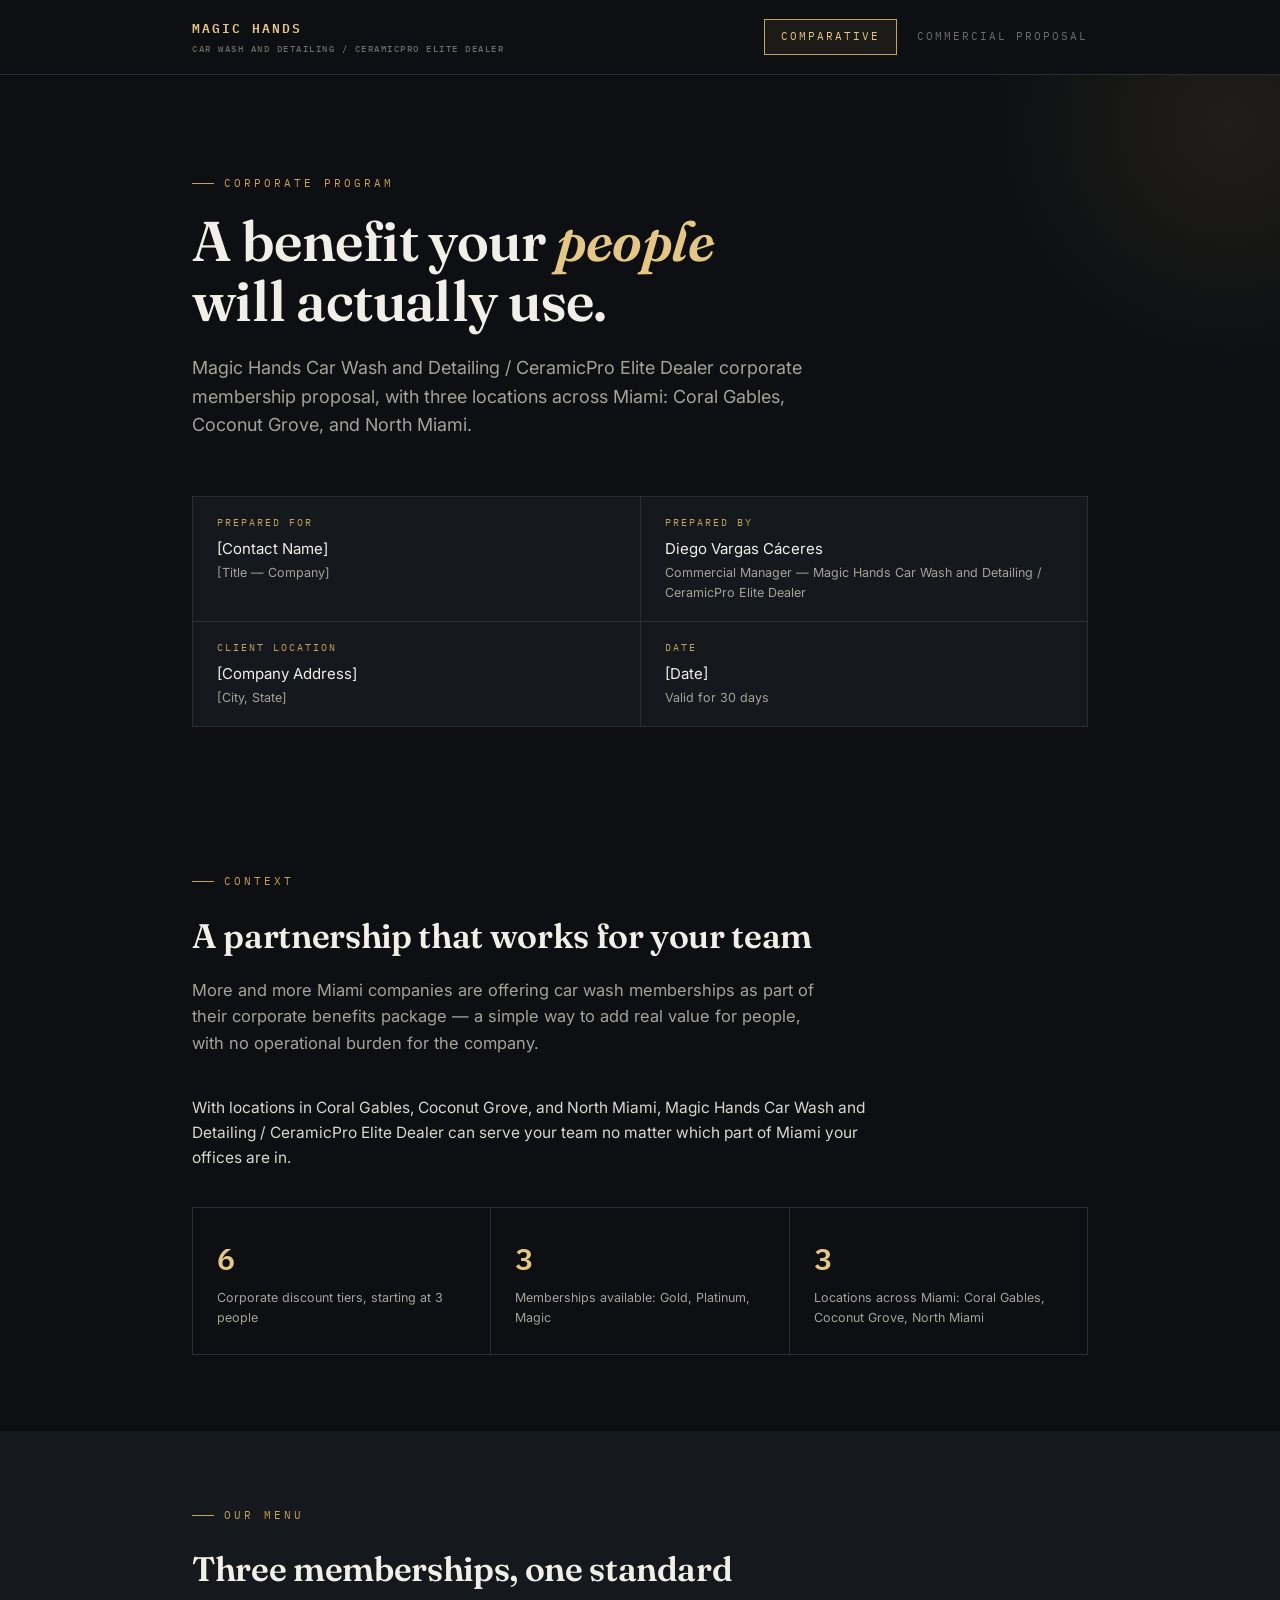
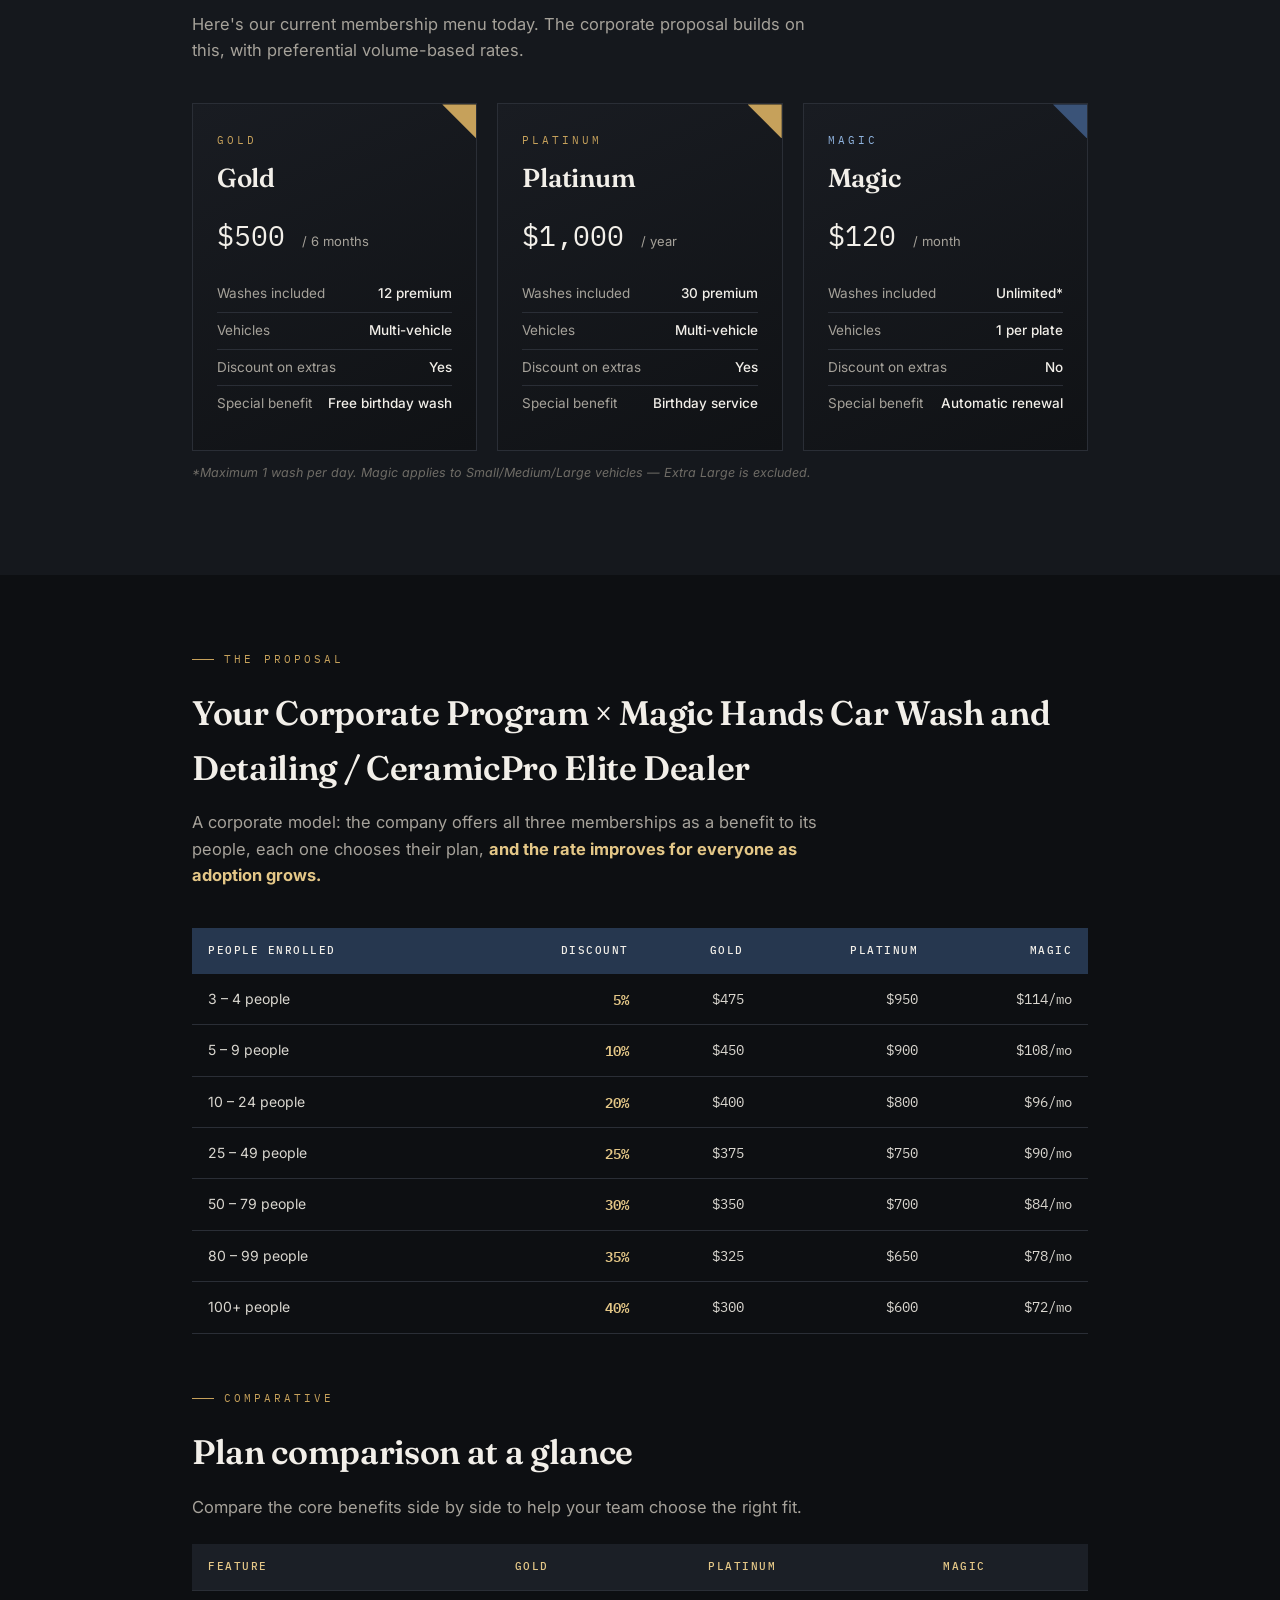
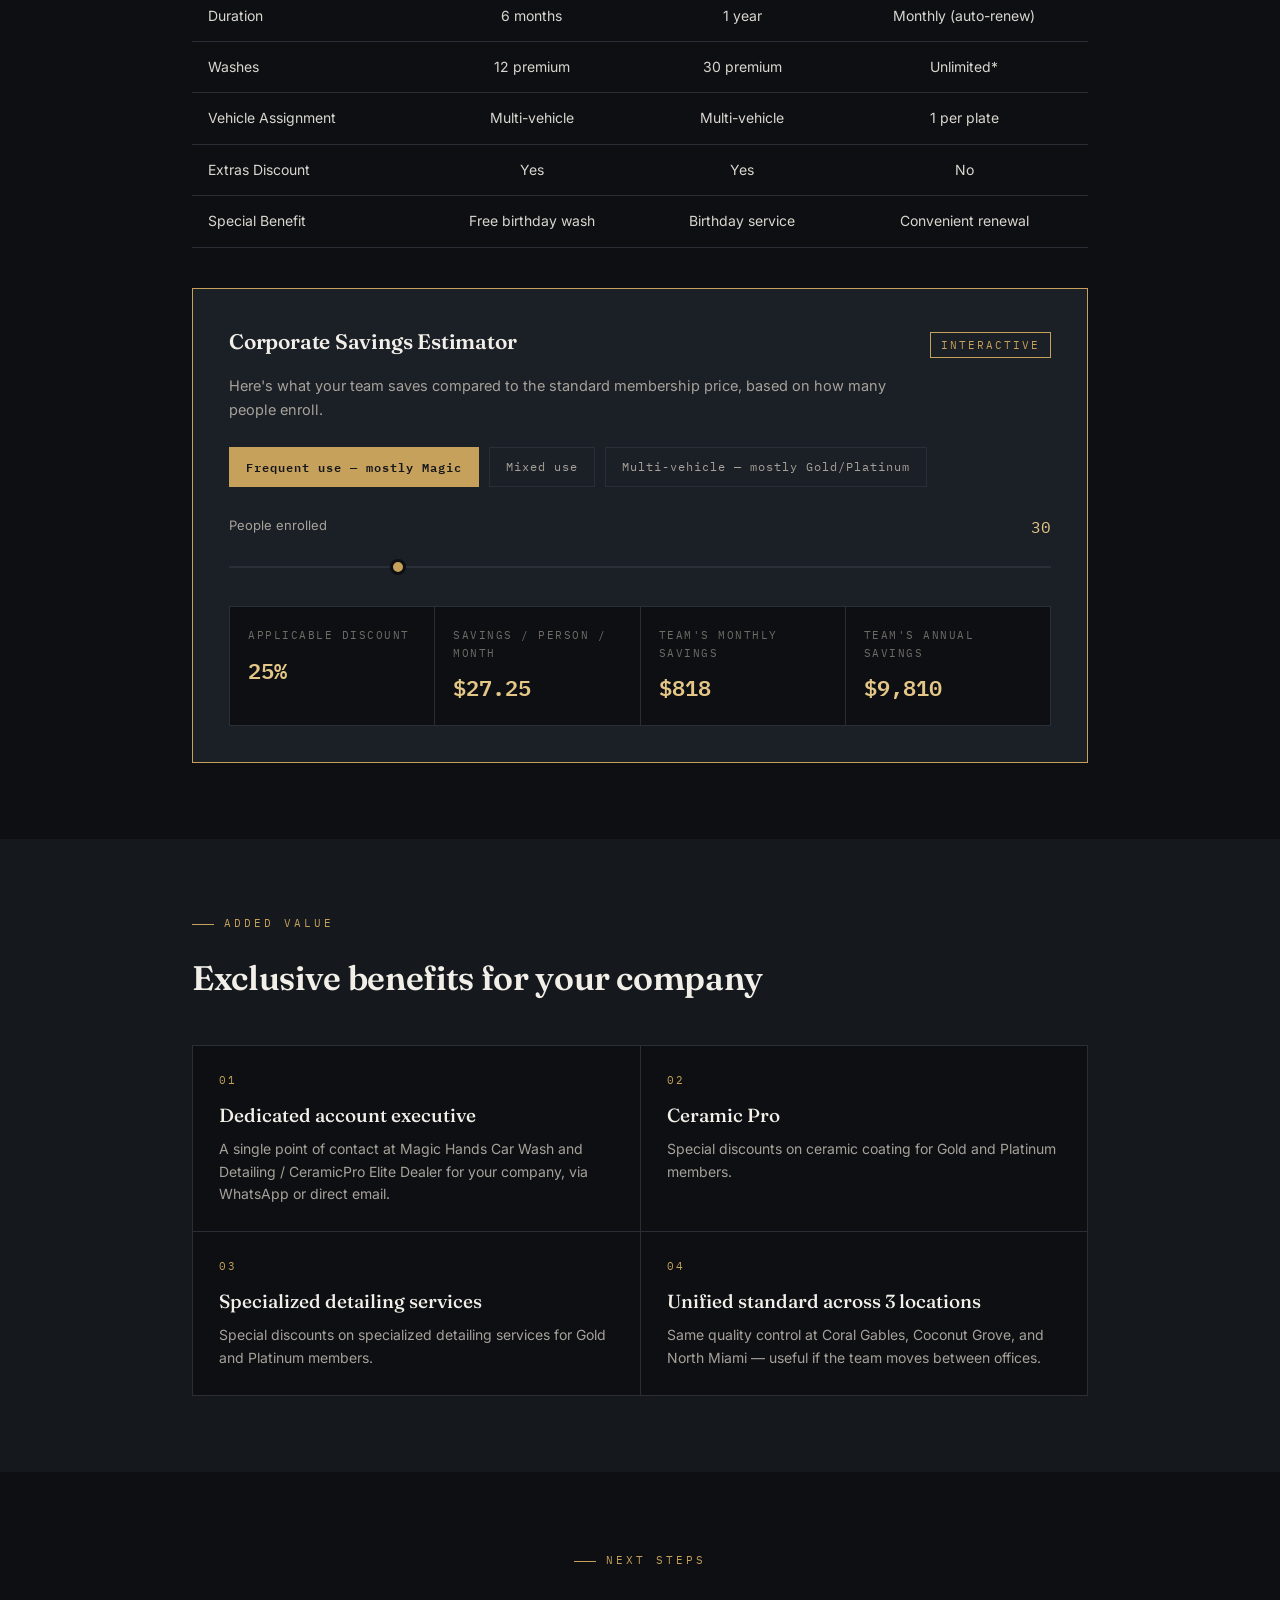
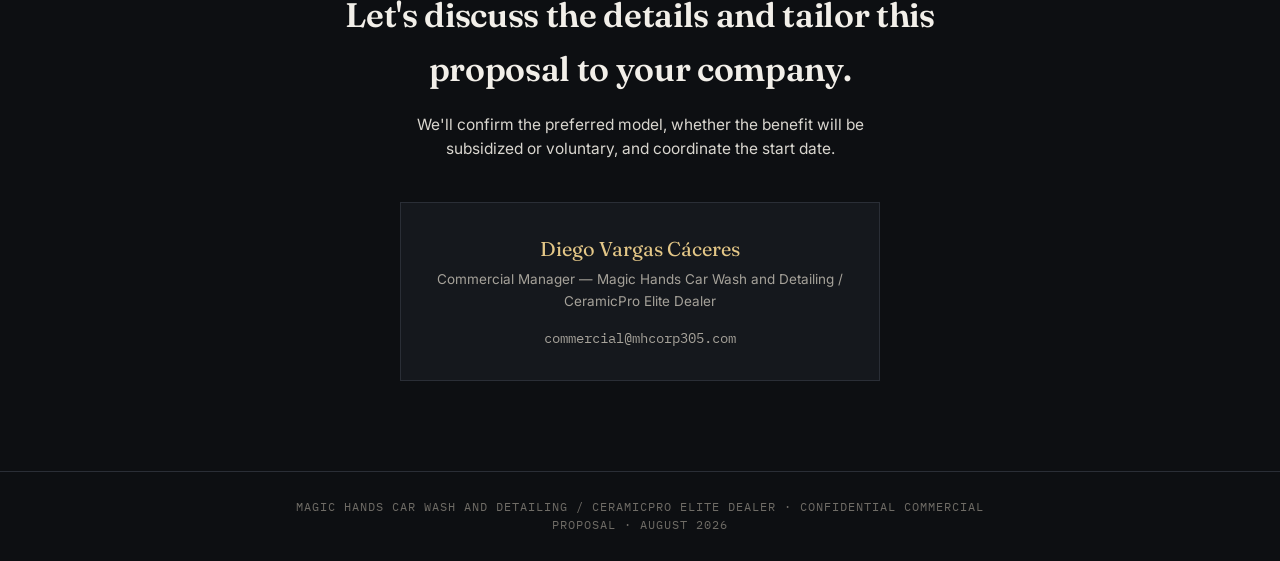
==== commit 2438a10e: "Update index.html" ====
--- a/index.html
+++ b/index.html
@@ -68,11 +68,27 @@
   .brand{font-family:var(--mono); font-size:13px; letter-spacing:2px; color:var(--text-dim);}
   .brand b{color:var(--gold-bright); font-weight:600;}
   .brand-tag{display:block; font-size:9px; letter-spacing:1.5px; color:var(--text-faint); font-weight:500; margin-top:2px;}
-  .nav-links{display:flex; gap:20px; font-family:var(--mono); font-size:12px; letter-spacing:1px; text-transform:uppercase;}
-  .nav-links a{color:var(--text-dim); text-decoration:none; transition:color .2s;}
-  .nav-links a:hover{color:var(--gold-bright);}
   
   .top-right{display:flex; align-items:center; gap:20px;}
+  
+  /* Botón de Comparative con estilo */
+  .btn-comparative{
+    font-family:var(--mono);
+    font-size:11px;
+    letter-spacing:2px;
+    text-transform:uppercase;
+    color:var(--gold-bright);
+    background:rgba(198,161,91,0.08);
+    border:1px solid var(--gold);
+    padding:8px 16px;
+    text-decoration:none;
+    transition:all .2s ease;
+  }
+  .btn-comparative:hover{
+    background:var(--gold);
+    color:#0D0F12;
+  }
+
   .confidential{font-family:var(--mono); font-size:11px; letter-spacing:2px; color:var(--text-faint); text-transform:uppercase;}
 
   /* ---------- HERO ---------- */
@@ -291,11 +307,9 @@
   <div class="wrap">
     <div class="brand"><b>MAGIC HANDS</b><span class="brand-tag">CAR WASH AND DETAILING / CERAMICPRO ELITE DEALER</span></div>
     
-    <!-- Eliminado de la sección del medio y colocado al lado de Commercial Proposal -->
+    <!-- Botón con estilo al lado de Commercial Proposal -->
     <div class="top-right">
-      <div class="nav-links">
-        <a href="#comparative">Comparative</a>
-      </div>
+      <a href="comparativo.html" class="btn-comparative">Comparative</a>
       <div class="confidential">Commercial Proposal</div>
     </div>
   </div>
